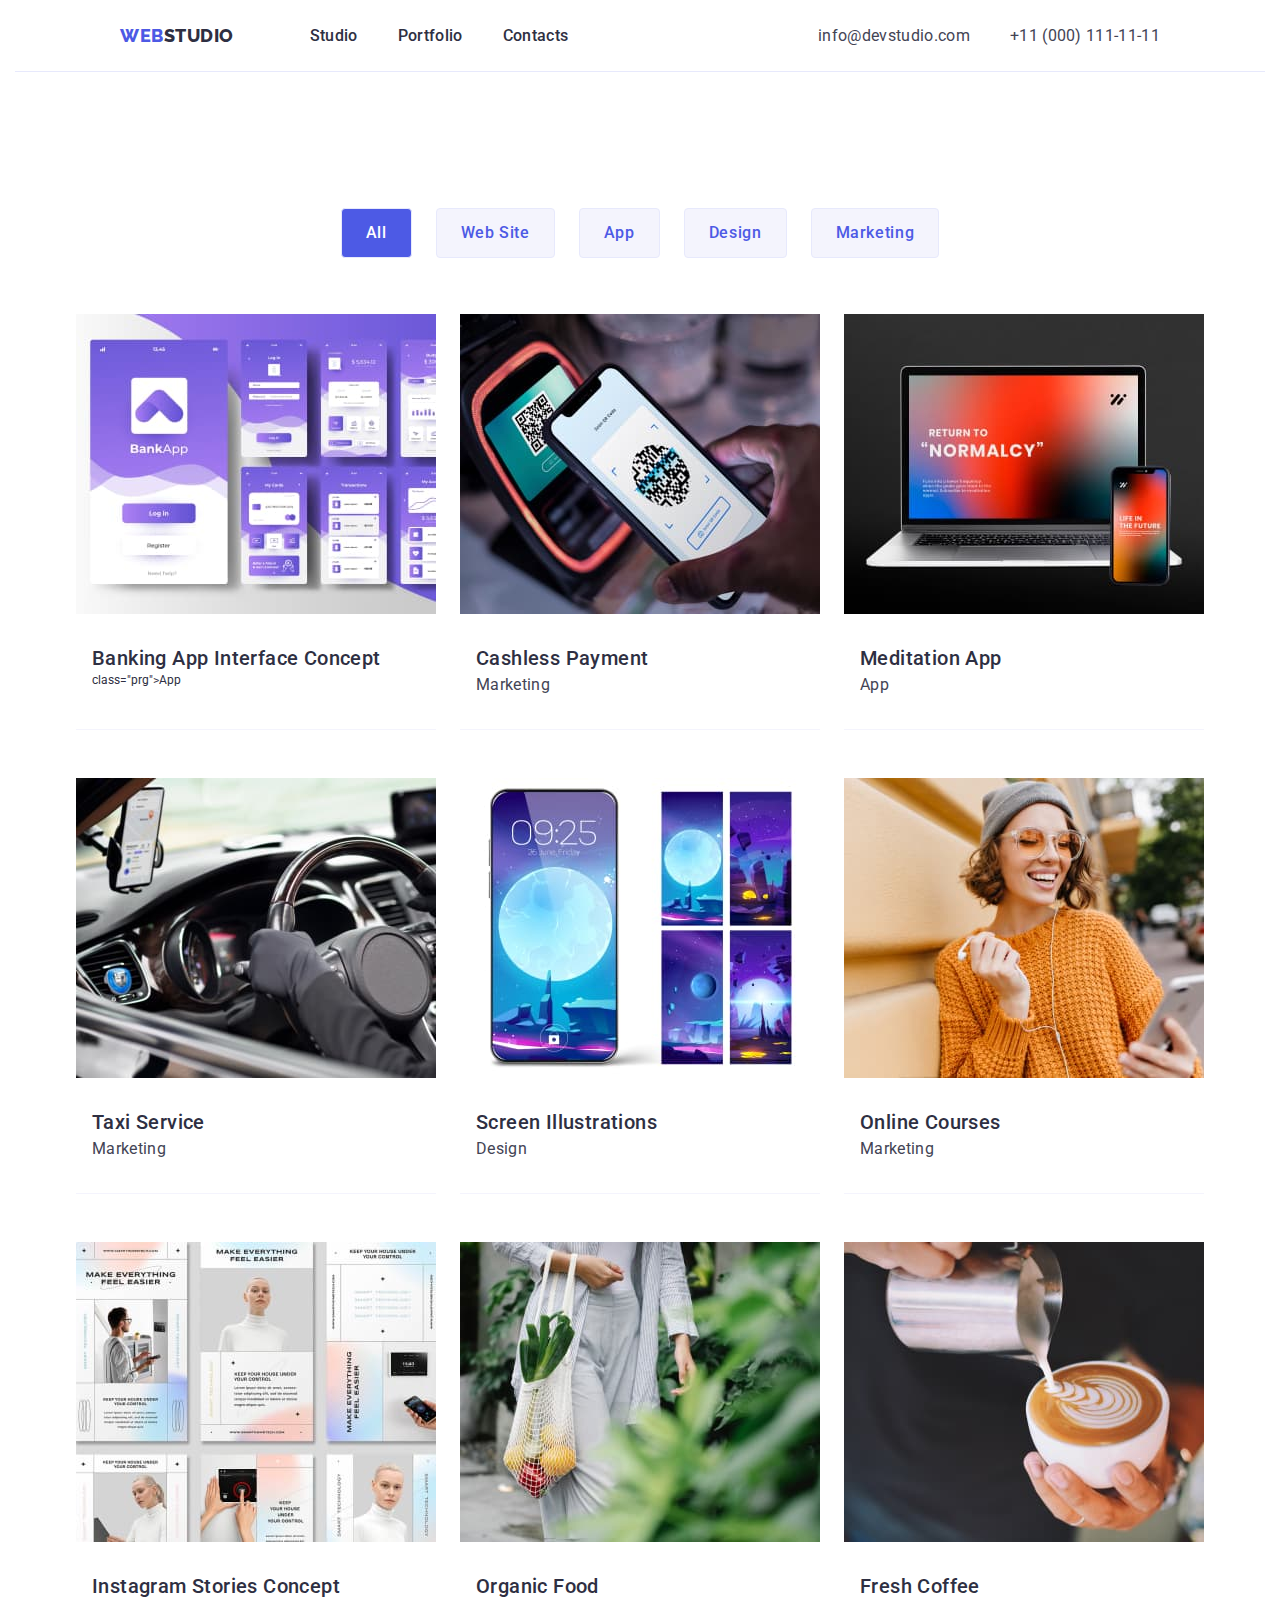
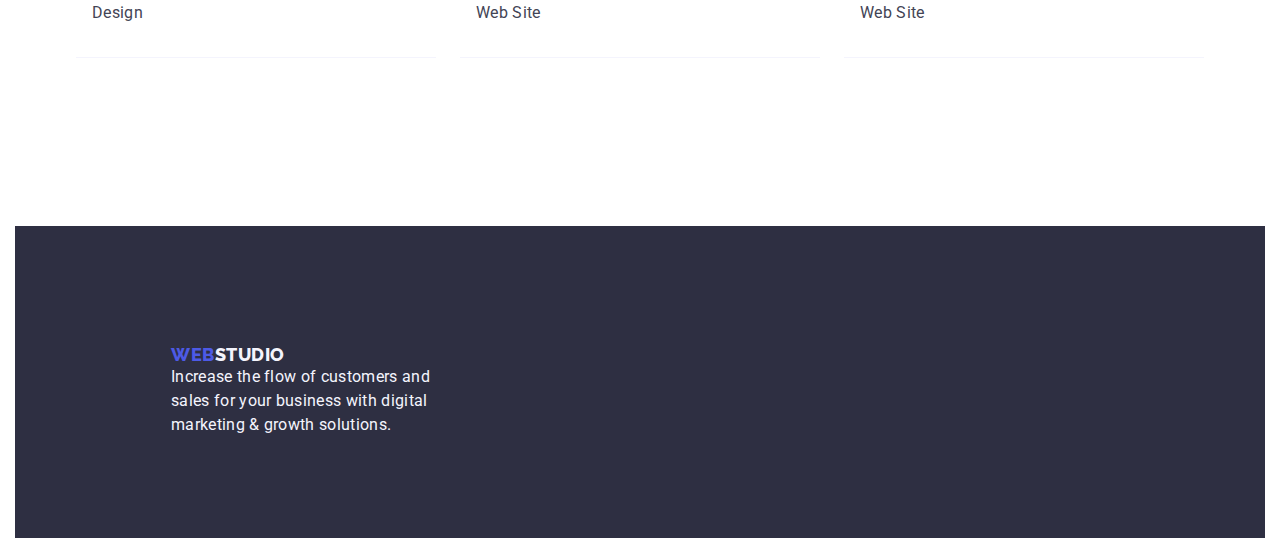
==== portfolio.html @ 812dc0bc "update-index.html" ====
<!DOCTYPE html>
<html lang="en">
  <head>
    <meta charset="UTF-8" />
    <meta name="viewport" content="width=device-width, initial-scale=1.0" />
    <link rel="stylesheet" href="./css/styles.css" />
    <link rel="preconnect" href="https://fonts.googleapis.com" />
    <link rel="preconnect" href="https://fonts.gstatic.com" crossorigin />
    <link
      href="https://fonts.googleapis.com/css2?family=Raleway:wght@800&family=Roboto:wght@400;500;700;900&display=swap"
      rel="stylesheet"
    />
    <link rel="stylesheet" href="node_modules/modern-normalize/modern-normalize.css">
    <title>Portfolio</title>
  </head>
  <body class="container">
    <header class="flex-container">
      <nav class="flex-nav">
        <a class="logo link" href="./index.html"
          >Web<span class="logocolor">Studio</span>
        </a>
        <ul class="list flex-items">
          <li class="list-contact">
            <a class="list-item link" href="./index.html">Studio</a>
          </li>
          <li class="list-contact">
            <a class="list-item link" href="./portfolio.html">Portfolio</a>
          </li>
          <li class="list-contact">
            <a class="list-item link" href="">Contacts</a>
          </li>
        </ul>
      </nav>
      <address class="contact flex-nav">
        <ul class="list flex-address">
          <li class="list-contact">
            <a class="linkcolor link" href="mailto:info@devstudio.com"
              >info@devstudio.com</a
            >
          </li>
          <li>
            <a class="linkcolor" href="tel:+110001111111"
              >+11 (000) 111-11-11</a
            >
          </li>
        </ul>
      </address>
    </header>
    <main>
      <section>
        <h1 class="visually-hidden">Offer</h1>
        <ul class="list flex-p-one">
          <li class="flex-li-p">
            <button class="btn-first-p" type="button">All</button>
          </li>
          <li class="flex-li">
            <button class="btn" type="button">Web Site</button>
          </li>
          <li class="flex-li">
            <button class="btn" type="button">App</button>
          </lis=>
          <li class="flex-li">
            <button class="btn" type="button">Design</button>
          </lis=>
          <li class="flex-li">
            <button class="btn" type="button">Marketing</button>
          </li>
        </ul>
        <ul class="list flex-p-two">
          <li class="flex-p-img">
            <a class="link">
              <img
                src="./images/bankapp.jpg"
                alt="Screenshoty aplikacji bankowej"
                width="360"
                height="300"
              />

              <div class="div-app">
                <h2 class="hdr">Banking App Interface Concept</h2>
                <p> class="prg">App</p>
              </div>
            </a>
          </li>
          <li  class="flex-p-img">
            <a class="link">
              <img
                src="./images/cashless.jpg"
                alt="Płatność telefonem"
                width="360"
                height="300"
              />

              <div class="div-app">
                <h2 class="hdr">Cashless Payment</h2>
                <p class="prg">Marketing</p>
              </div>
            </a>
          </li>
          <li  class="flex-p-img">
            <a class="link">
              <img
                src="./images/mediapp.jpg"
                alt="Komputer i telefon z wyświetlonym na ekranie aplikacją do medytacji"
                width="360"
                height="300"
              />

              <div class="div-app">
                <h2 class="hdr">Meditation App</h2>
                <p class="prg">App</p>
              </div>
            </a>
          </li>
          <li  class="flex-p-img">
            <a class="link">
              <img
                src="./images/taxi.jpg"
                alt="Zdjęcie kokpitu samochodu"
                width="360"
                height="300"
              />

              <div class="div-app">
                <h2 class="hdr">Taxi Service</h2>
                <p class="prg">Marketing</p>
              </div>
            </a>
          </li>
          <li class="flex-p-img">
            <a class="link">
              <img
                src="./images/screen-ilu.jpg"
                alt="Telefon z kilkoma ekranami wizualizującymi różne wyświetlenia ekranu"
                width="360"
                height="300"
              />
            <div class="div-app">
              <h2 class="hdr">Screen Illustrations</h2>
              <p class="prg">Design</p></div>
            </a>
          </li>
          <li class="flex-p-img">
            <a class="link">
              <img
                src="./images/online-course.jpg"
                alt="Kobieta ze słuchawkami w uszach i telefonem w ręku"
                width="360"
                height="300"
              />

              <div class="div-app"><h2 class="hdr">Online Courses</h2>
              <p class="prg">Marketing</p></div>
            </a>
          </li>
          <li class="flex-p-img">
            <a class="link">
              <img
                src="./images/insta-stories.jpg"
                alt="Instagram stories"
                width="360"
                height="300"
              />

              <div class="div-app"><h2 class="hdr">Instagram Stories Concept</h2>
              <p class="prg">Design</p></div>
            </a>
          </li>
          <li class="flex-p-img">
            <a class="link">
              <img
                src="./images/organic-food.jpg"
                alt="Kobieta z torbą świeżej żywności"
                width="360"
                height="300"
              />

              <div class="div-app"><h2 class="hdr">Organic Food</h2>
              <p class="prg">Web Site</p></div>
            </a>
          </li>
          <li class="flex-p-img">
            <a class="link">
              <img
                src="./images/fresh-coffee.jpg"
                alt="Barista wlewający mleko do filiżanki kawy"
                width="360"
                height="300"
              />

              <div class="div-app flex-a-p"><h2 class="hdr">Fresh Coffee</h2>
              <p class="prg">Web Site</p></div>
            </a>
          </li>
        </ul>
      </section>
    </main>
    <footer class="bgd flex-footer">
      <a class="logo link" href="index.html"
        >Web<span class="ft-logo">Studio</span>
      </a>
      <p class="footer-prg">
        Increase the flow of customers and sales for your business with digital
        marketing & growth solutions.
      </p>
    </footer>
  </body>
</html>
---- css/styles.css ----
* {
    margin: 0;
    padding: 0;
    box-sizing: border-box;
}
:root {
    --color-text: #4d5ae5;
    --color-background: #F4F4FD;
    --body-color: #434455;
    --header-color: #2e2f42;
    --focus-hover: #404BBF;
    --white-color: #FFFFFF;
    --button-color: #E7E9FC;
}
body {
    font-family: "Roboto", sans-serif;
    color: var(--body-color);
    background-color: var(--white-color);
    font-size: 16px;
    line-height: 1.5;
}
img {
    display: block;
    max-width: 100%;
    height: auto;
}

button {
    cursor: pointer;
    border: none;
    border-radius: 4px;
}

ul,
ol {
    list-style: none;
    margin: 0;
    padding-left: 0;
}
header {
    background-color: var(--white-color);
}
a {
    font-size: 12px;
    line-height: 1.3;
    text-decoration: none;
}
section {
    padding-top: 120px;
    padding-bottom: 120px;
}
.list {
    background-color: var(--white-color);
    text-decoration: none;
    list-style: none; }
.header-low {
    font-size: 36px;
    line-height: 1.11;
    text-align: center;
    letter-spacing: 0.02em;
    text-transform: capitalize;
    color: var(--header-color);
    padding-bottom: 72px;
}
.headerstyl {
    font-size: 56px;
    line-height: 1.07;
    text-align: center;
    letter-spacing: 0.02em;
    color: var(--white-color);
    width: 496px;
    height: auto;
    padding-bottom: 48px;

}
.bgn-team {
    background-color: var(--color-background);
}
li {
    color: var(--header-color);
    font-size: 12px;
}

.btn {
    font-weight: 500;
    background-color: var(--color-background);
    font-size: 16px;
    line-height: 1.5;
    letter-spacing: 0.04em;
    color: var(--color-text);
    cursor: pointer;
    font-family: "Roboto", sans-serif;
    padding: 12px, 24px, 12px, 24px;
    radius: 4px;
}
.btn-first {
    font-weight: 500;
    background-color: var(--color-text);
    font-size: 16px;
    line-height: 1.5;
    letter-spacing: 0.04em;
    padding: 16px 32px 16px 32px;
    border: 1px solid var(--color-text);
    border-radius: 4px;
    color: var(--white-color);
    cursor: pointer;
    font-family: "Roboto", sans-serif;
}
.btn:hover, .btn:focus, .btn-first:hover, .btn-first:focus {
    color: var(--white-color);
    background-color: var(--focus-hover);
}
.btn-first-p {
    font-weight: 500;
    background-color: var(--color-text);
    font-size: 16px;
    line-height: 1.5;
    letter-spacing: 0.04em;
    color: var(--white-color);
    cursor: pointer;
    font-family: "Roboto", sans-serif;
    padding: 12px, 24px, 12px, 24px;
    radius: 4px;
    

}
.link {
    text-decoration: none;

}
a.link:hover, a.link:focus {
    color: var(--focus-hover);}
 
.linktel: {
    font-weight: 400;
    font-size: 16px;
    line-height: 1.5;
    letter-spacing: 0.02em;
    color: var(--header-color);
    text-decoration: none;
}
.linkcolor {
    color: var(--body-color);
    font-family: 'Roboto', sans-serif;
    font-weight: 400;
    font-size: 16px;
    line-height: 1.5;
    letter-spacing: 0.02em;
}
.contact {
    font-style: normal;
}
.logocolor {
    color: var(--header-color);
}
.bgd {
    background-color: var(--header-color);
    color: var(--color-white);
    text-decoration: none;
    width: auto;
    height: 312px;
}
.logo {
    padding-right: 76px;
    font-family: 'Raleway', sans-serif;
    font-weight: 800;
    font-size: 18px;
    line-height: 1.17;
    letter-spacing: 0.03em;
    text-transform: uppercase;
    color: var(--color-text);
}

.list-item {
    font-family: 'Roboto', sans-serif;
    font-weight: 500;
    font-size: 16px;
    line-height: 1.5;
    letter-spacing: 0.02em;
    color: var(--header-color);
}

.hdr {
    font-weight: 500;
    font-size: 20px;
    line-height: 1.2;
    letter-spacing: 0.02em;
    color: var(--header-color);
    padding-bottom: 3px;
}
.prg {
    font-size: 16px;
    line-height: 1.5;
    letter-spacing: 0.02em;
    color: var(--body-color);
    margin: 0;
}
.ft-logo {
    color: var(--color-background);
}
.logo.id {
    font-family: "Raleway", sans-serif;
    font-weight: 800;
    font-size: 18px;
    line-height: 1.17;
    letter-spacing: 0.03em;
    color: var(--color-text)
}
.footer-prg {
    line-height: 1.5;
    color: var(--color-background);
    letter-spacing: 0.02em;
    width: 264px;

}
.bgr-white {
    background-color: var(--white-color);
    text-align: center;
}
.list-contact {
    padding-right: 40px;
}
.list-goals {
    padding-left: 16px;
    padding-right: 16px;
}
.visually-hidden {
    position: absolute;
    width: 1px;
    height: 1px;
    margin: -1px;
    border: 0;
    padding: 0;
    white-space: nowrap;
    clip-path: inset(100%);
    clip: rect(0 0 0 0);
    overflow: hidden;
}
.container {
    max-width: 1400px;
    margin: 0 auto;
    padding: 0 15px;
}
.flex-container {
    display: flex;
    justify-content: space-around;
    width: auto;
    height: 72px;
    border-bottom: 1px solid #E7E9FC;

}
.flex-nav {
    display: flex;
    justify-content: space-around;
    align-items: center;
}
.flex-items {
    display: flex;
    margin: 0;
}
.flex-address {
    display: flex;
    justify-content: flex-end;
    align-items: center;
}

.flex-one {
    display: flex;
    flex-direction: column;
    justify-content: center;
    align-items: center;
    width: auto;
    height: 600px;
} 
.flex-two {
    display: flex;
    flex-direction: column;
    justify-content: center;
    align-items: center;
    margin: 0px 90px 0px 90px;

}
.flex-three {
    display: flex;
    width: auto;
    height: 104px;
    align-items: flex-start;
}
.flex-four {
    display: flex;
    flex-direction: column;
    justify-content: center;
    align-items: center;
    width: auto;

}
.flex-img {
    display: flex;
    align-items: center;
    justify-content: center;
}
.flex-img-rtv {
    margin-right: 18px;
}

.flex-fife {
    display: flex;
    flex-direction: column;
    justify-content: center;
    align-items: center;
    width: auto;
    height: 732px;
}
.flex-team {
    display: flex;
    align-items: center;
    justify-content: center;
    flex-wrap: wrap;
    margin: 0px;
    background-color: var(--color-background);
}
.flex-person {
    
    display: flex;
    flex-direction: column;
    align-items: center;
    border: 1px solid var(--white-color);
    border-radius: 4px;
    width: 264px;
    height: 380px;
    margin-right: 18px;
    background-color: var(--white-color);
}
.div-person {
    display: flex;
    flex-direction: column;
    justify-content: center;
    align-items: center;
    padding-top: 32px;
}
.flex-footer {
    display: flex;
    flex-direction: column;
    padding-top:118px;
    padding-left: 156px;
}

.flex-p-one {
    display: flex;
    justify-content: center;
    align-items: center;
    padding: 16px 32px 56px 32px;
}
.flex-li-p {
    padding: 12px 24px 12px 24px;
    border: 1px solid var(--button-color);
    border-radius: 4px;
    background-color: var(--color-text);
    margin-right: 24px;
}
.flex-li {
    padding: 12px 24px 12px 24px;
    border: 1px solid var(--button-color);
    border-radius: 4px;
    background-color: var(--color-background);
    margin-right: 24px;
}
.flex-li:last-child {
    margin-right: 0px;
}
.flex-one:last-child {
    padding: 16px 32px 16px 32px;
    border: 1px solid var(--button-color);
    border-radius: 4px;
    background-color: var(--color-text);
    margin-right: 24px;
}
.flex-p-two {
    display: flex;
    flex-wrap: wrap;
    justify-content: center;
}
.flex-p-img {
    display: flex;
    flex-direction: column;
    align-items: center;
    border-bottom: 1px solid var(--color-background);
    margin: 0px 12px 48px 12px;
    width: 360px;
    height: auto;
    background-color: var(--white-color);
}
.flex-a-p {
    padding-top: 44px;
    padding-bottom: 44px;
}
.div-app {
    display: flex;
    flex-direction: column;
    align-items: flex-start;
    justify-content: center;
    padding: 32px 16px;
}
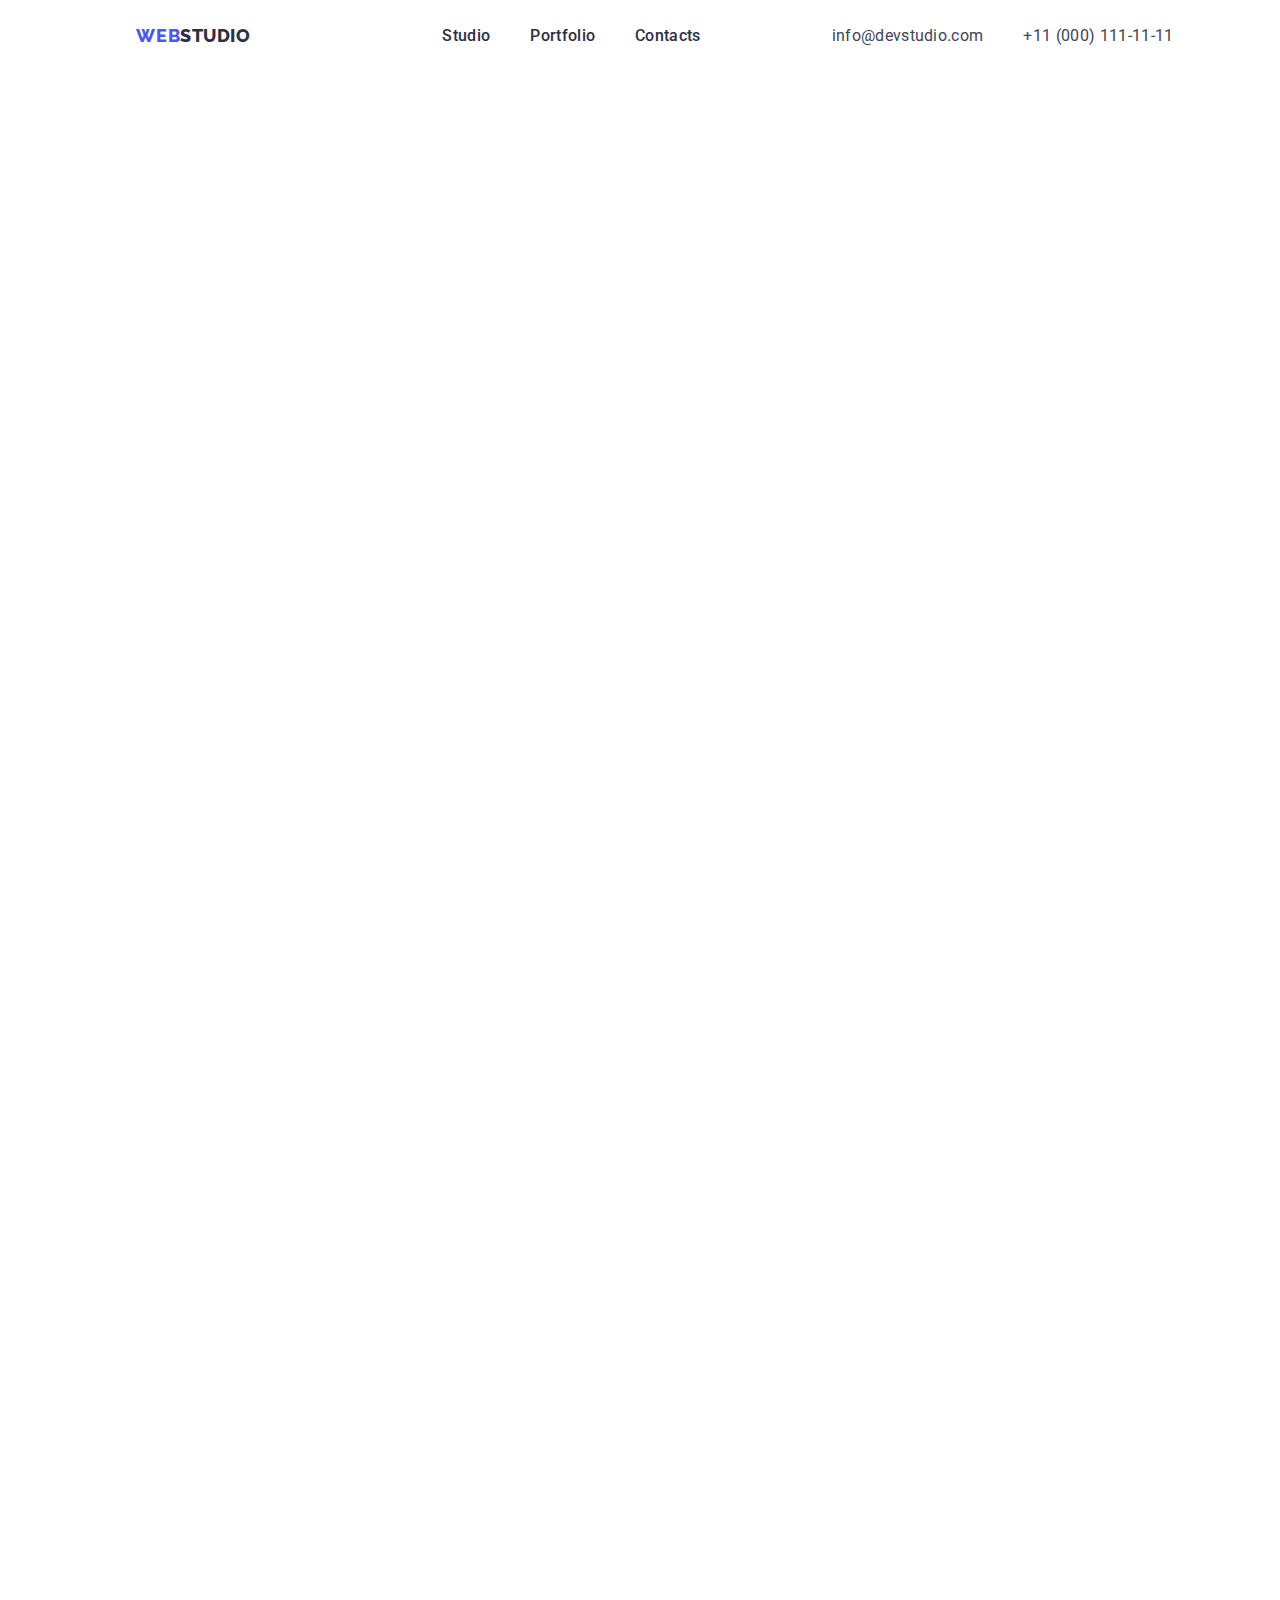
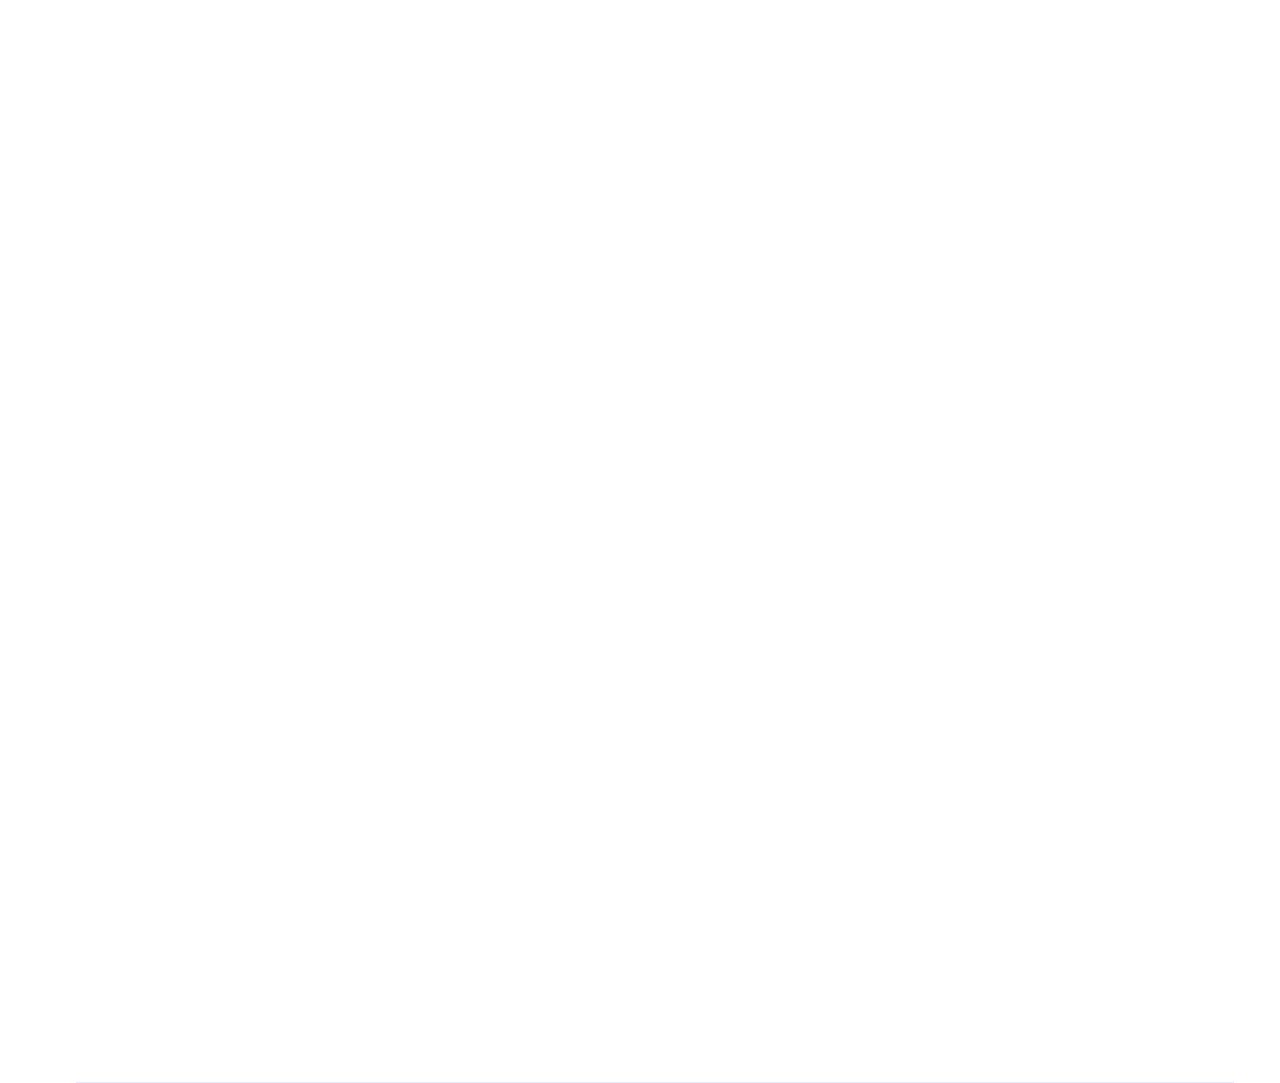
==== commit 14b43585: "update-index.html" ====
--- a/portfolio.html
+++ b/portfolio.html
@@ -15,39 +15,42 @@
   </head>
   <body class="container">
     <header class="flex-container">
-      <nav class="flex-nav">
-        <a class="logo link" href="./index.html"
-          >Web<span class="logocolor">Studio</span>
-        </a>
-        <ul class="list flex-items">
-          <li class="list-contact">
-            <a class="list-item link" href="./index.html">Studio</a>
-          </li>
-          <li class="list-contact">
-            <a class="list-item link" href="./portfolio.html">Portfolio</a>
-          </li>
-          <li class="list-contact">
-            <a class="list-item link" href="">Contacts</a>
-          </li>
-        </ul>
-      </nav>
-      <address class="contact flex-nav">
-        <ul class="list flex-address">
-          <li class="list-contact">
-            <a class="linkcolor link" href="mailto:info@devstudio.com"
-              >info@devstudio.com</a
-            >
-          </li>
-          <li>
-            <a class="linkcolor" href="tel:+110001111111"
-              >+11 (000) 111-11-11</a
-            >
-          </li>
-        </ul>
-      </address>
+      <div class="container">
+        <nav class="flex-nav">
+          <a class="logo link flex-logo" href="./index.html"
+            >Web<span class="logocolor">Studio</span>
+          </a>
+          <ul class="list flex-items">
+            <li class="list-contact">
+              <a class="list-item link" href="./index.html">Studio</a>
+            </li>
+            <li class="list-contact">
+              <a class="list-item link" href="./portfolio.html">Portfolio</a>
+            </li>
+            <li class="list-contact">
+              <a class="list-item link" href="">Contacts</a>
+            </li>
+          </ul>
+        </nav>
+        <address class="contact">
+          <ul class="list flex-address">
+            <li class="list-contact">
+              <a class="linkcolor link" href="mailto:info@devstudio.com"
+                >info@devstudio.com</a
+              >
+            </li>
+            <li class="list-contact">
+              <a class="linkcolor link" href="tel:+110001111111"
+                >+11 (000) 111-11-11</a
+              >
+            </li>
+          </ul>
+        </address>
+      </div>
     </header>
     <main>
-      <section>
+      <section class="section-p">
+        <div class="container-c">
         <h1 class="visually-hidden">Offer</h1>
         <ul class="list flex-p-one">
           <li class="flex-li-p">
@@ -193,6 +196,7 @@
             </a>
           </li>
         </ul>
+        </div>
       </section>
     </main>
     <footer class="bgd flex-footer">
--- a/css/styles.css
+++ b/css/styles.css
@@ -60,7 +60,7 @@
     letter-spacing: 0.02em;
     text-transform: capitalize;
     color: var(--header-color);
-    padding-bottom: 72px;
+    margin-bottom: 72px;
 }
 .headerstyl {
     font-size: 56px;
@@ -68,7 +68,7 @@
     text-align: center;
     letter-spacing: 0.02em;
     color: var(--white-color);
-    width: 496px;
+    max-width: 496px;
     height: auto;
     padding-bottom: 48px;
 
@@ -94,13 +94,16 @@
     radius: 4px;
 }
 .btn-first {
+    display: block;
+    min-width: 169px;
+    height: 56px;
     font-weight: 500;
     background-color: var(--color-text);
     font-size: 16px;
     line-height: 1.5;
     letter-spacing: 0.04em;
     padding: 16px 32px 16px 32px;
-    border: 1px solid var(--color-text);
+    border: none;
     border-radius: 4px;
     color: var(--white-color);
     cursor: pointer;
@@ -186,7 +189,7 @@
     line-height: 1.2;
     letter-spacing: 0.02em;
     color: var(--header-color);
-    padding-bottom: 3px;
+    margin-bottom: 8px;
 }
 .prg {
     font-size: 16px;
@@ -210,23 +213,21 @@
     line-height: 1.5;
     color: var(--color-background);
     letter-spacing: 0.02em;
-    width: 264px;
-
+    max-width: 264px;
 }
 .bgr-white {
     background-color: var(--white-color);
     text-align: center;
 }
 .list-contact {
-    padding-right: 40px;
+    padding: 24px 0;
 }
 .list-goals {
-    padding-left: 16px;
-    padding-right: 16px;
+    width: calc((100%-72px)/4)
 }
 .visually-hidden {
     position: absolute;
-    width: 1px;
+    max-width: 1px;
     height: 1px;
     margin: -1px;
     border: 0;
@@ -236,32 +237,43 @@
     clip: rect(0 0 0 0);
     overflow: hidden;
 }
+.flex-container {
+    border-bottom: 1px solid #E7E9FC;
+}
 .container {
-    max-width: 1400px;
+    display: flex;
+    justify-content: space-around;
+    width: 1158px;
     margin: 0 auto;
     padding: 0 15px;
-}
-.flex-container {
-    display: flex;
-    justify-content: space-around;
-    width: auto;
-    height: 72px;
-    border-bottom: 1px solid #E7E9FC;
-
+    gap:40px;
+}
+.container-c {
+    display: flex;
+    flex-direction: column;
+    justify-content: flex-start;
+    align-items: center;
+        width: 1158px;
+            margin: 0 auto;
+            padding: 0 15px;
 }
 .flex-nav {
     display: flex;
-    justify-content: space-around;
-    align-items: center;
+    justify-content: space-evenly;
+    align-items: center;
+    gap: 40px;
+
+}
+.flex-logo {
+    margin-right: 76px;
 }
 .flex-items {
     display: flex;
-    margin: 0;
+    gap: 40px;
 }
 .flex-address {
     display: flex;
-    justify-content: flex-end;
-    align-items: center;
+    gap: 40px;
 }
 
 .flex-one {
@@ -271,6 +283,7 @@
     align-items: center;
     width: auto;
     height: 600px;
+    padding: 188px 0;;
 } 
 .flex-two {
     display: flex;
@@ -285,6 +298,7 @@
     width: auto;
     height: 104px;
     align-items: flex-start;
+    gap: 24px;
 }
 .flex-four {
     display: flex;
@@ -298,9 +312,10 @@
     display: flex;
     align-items: center;
     justify-content: center;
+    gap: 24px;
 }
 .flex-img-rtv {
-    margin-right: 18px;
+    width: calc((100% - 48px) / 3)
 }
 
 .flex-fife {
@@ -318,14 +333,14 @@
     flex-wrap: wrap;
     margin: 0px;
     background-color: var(--color-background);
+    gap: 24px;
 }
 .flex-person {
-    
     display: flex;
     flex-direction: column;
     align-items: center;
     border: 1px solid var(--white-color);
-    border-radius: 4px;
+    border-radius: 0px 0px 4px 4px;
     width: 264px;
     height: 380px;
     margin-right: 18px;
@@ -336,15 +351,15 @@
     flex-direction: column;
     justify-content: center;
     align-items: center;
-    padding-top: 32px;
+    padding: 32px 0;
 }
 .flex-footer {
-    display: flex;
-    flex-direction: column;
-    padding-top:118px;
-    padding-left: 156px;
-}
-
+    padding: 100px 0;
+}
+.inline-block-a {
+    display: inline-block;
+    margin-bottom: 16px;
+}
 .flex-p-one {
     display: flex;
     justify-content: center;
@@ -401,3 +416,6 @@
     justify-content: center;
     padding: 32px 16px;
 }
+.section-p {
+    padding: 96px 0 120px 0;
+}
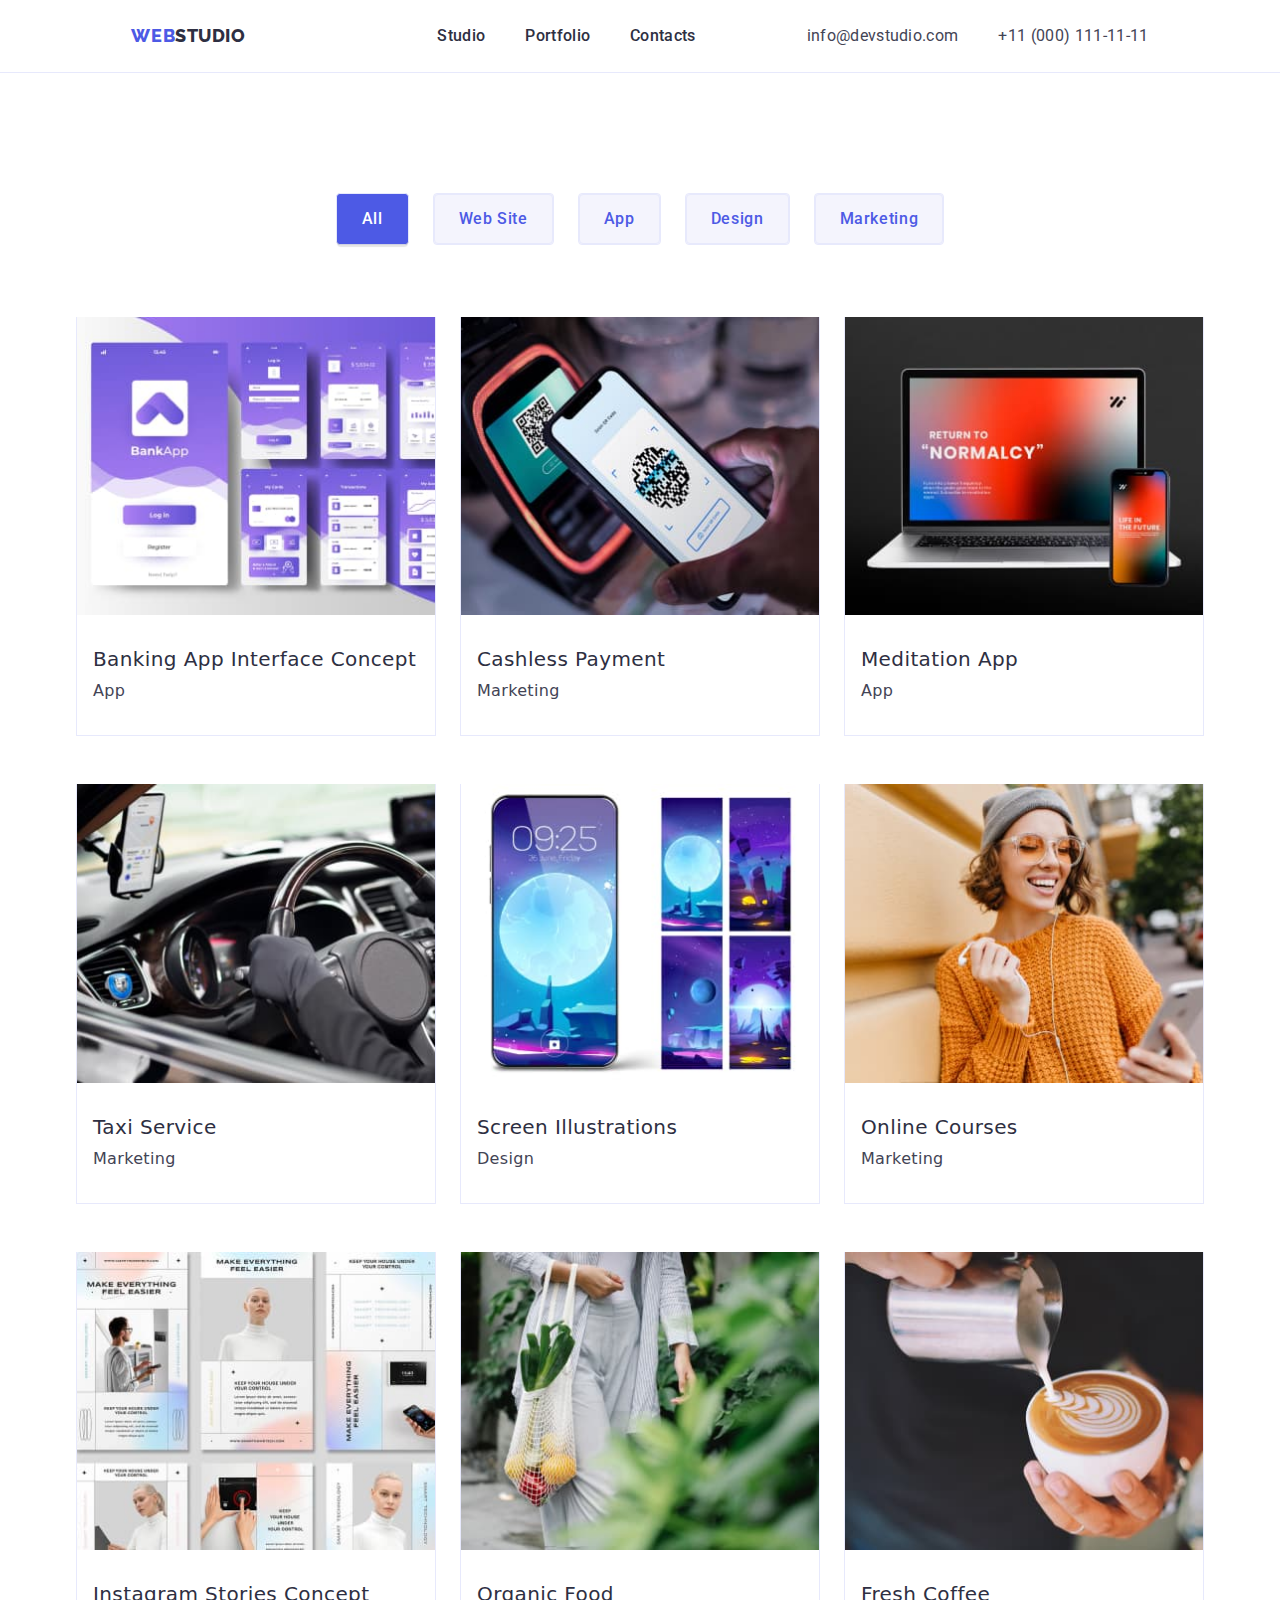
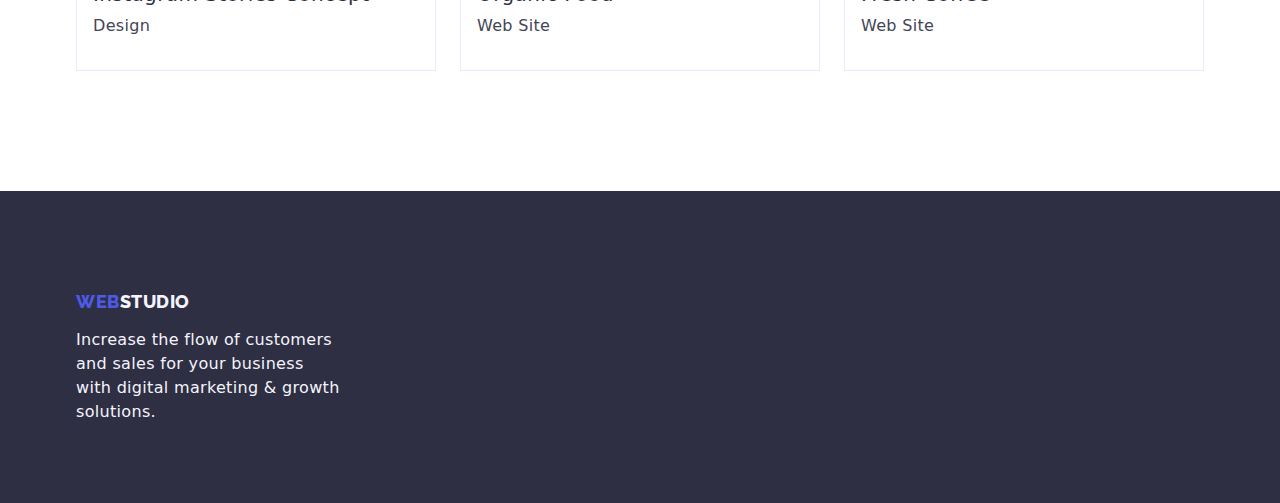
==== commit e9c7e4e3: "update-index.html" ====
--- a/portfolio.html
+++ b/portfolio.html
@@ -10,10 +10,13 @@
       href="https://fonts.googleapis.com/css2?family=Raleway:wght@800&family=Roboto:wght@400;500;700;900&display=swap"
       rel="stylesheet"
     />
-    <link rel="stylesheet" href="node_modules/modern-normalize/modern-normalize.css">
+    <link
+      rel="stylesheet"
+      href="https://cdn.jsdelivr.net/npm/modern-normalize@2.0.0/modern-normalize.min.css"
+    />
     <title>Portfolio</title>
   </head>
-  <body class="container">
+  <body>
     <header class="flex-container">
       <div class="container">
         <nav class="flex-nav">
@@ -49,164 +52,175 @@
       </div>
     </header>
     <main>
-      <section class="section-p">
-        <div class="container-c">
-        <h1 class="visually-hidden">Offer</h1>
-        <ul class="list flex-p-one">
-          <li class="flex-li-p">
-            <button class="btn-first-p" type="button">All</button>
-          </li>
-          <li class="flex-li">
-            <button class="btn" type="button">Web Site</button>
-          </li>
-          <li class="flex-li">
-            <button class="btn" type="button">App</button>
-          </lis=>
-          <li class="flex-li">
-            <button class="btn" type="button">Design</button>
-          </lis=>
-          <li class="flex-li">
-            <button class="btn" type="button">Marketing</button>
-          </li>
-        </ul>
-        <ul class="list flex-p-two">
-          <li class="flex-p-img">
-            <a class="link">
-              <img
-                src="./images/bankapp.jpg"
-                alt="Screenshoty aplikacji bankowej"
-                width="360"
-                height="300"
-              />
-
-              <div class="div-app">
-                <h2 class="hdr">Banking App Interface Concept</h2>
-                <p> class="prg">App</p>
-              </div>
-            </a>
-          </li>
-          <li  class="flex-p-img">
-            <a class="link">
-              <img
-                src="./images/cashless.jpg"
-                alt="Płatność telefonem"
-                width="360"
-                height="300"
-              />
-
-              <div class="div-app">
-                <h2 class="hdr">Cashless Payment</h2>
-                <p class="prg">Marketing</p>
-              </div>
-            </a>
-          </li>
-          <li  class="flex-p-img">
-            <a class="link">
-              <img
-                src="./images/mediapp.jpg"
-                alt="Komputer i telefon z wyświetlonym na ekranie aplikacją do medytacji"
-                width="360"
-                height="300"
-              />
-
-              <div class="div-app">
-                <h2 class="hdr">Meditation App</h2>
-                <p class="prg">App</p>
-              </div>
-            </a>
-          </li>
-          <li  class="flex-p-img">
-            <a class="link">
-              <img
-                src="./images/taxi.jpg"
-                alt="Zdjęcie kokpitu samochodu"
-                width="360"
-                height="300"
-              />
-
-              <div class="div-app">
-                <h2 class="hdr">Taxi Service</h2>
-                <p class="prg">Marketing</p>
-              </div>
-            </a>
-          </li>
-          <li class="flex-p-img">
-            <a class="link">
-              <img
-                src="./images/screen-ilu.jpg"
-                alt="Telefon z kilkoma ekranami wizualizującymi różne wyświetlenia ekranu"
-                width="360"
-                height="300"
-              />
-            <div class="div-app">
-              <h2 class="hdr">Screen Illustrations</h2>
-              <p class="prg">Design</p></div>
-            </a>
-          </li>
-          <li class="flex-p-img">
-            <a class="link">
-              <img
-                src="./images/online-course.jpg"
-                alt="Kobieta ze słuchawkami w uszach i telefonem w ręku"
-                width="360"
-                height="300"
-              />
-
-              <div class="div-app"><h2 class="hdr">Online Courses</h2>
-              <p class="prg">Marketing</p></div>
-            </a>
-          </li>
-          <li class="flex-p-img">
-            <a class="link">
-              <img
-                src="./images/insta-stories.jpg"
-                alt="Instagram stories"
-                width="360"
-                height="300"
-              />
-
-              <div class="div-app"><h2 class="hdr">Instagram Stories Concept</h2>
-              <p class="prg">Design</p></div>
-            </a>
-          </li>
-          <li class="flex-p-img">
-            <a class="link">
-              <img
-                src="./images/organic-food.jpg"
-                alt="Kobieta z torbą świeżej żywności"
-                width="360"
-                height="300"
-              />
-
-              <div class="div-app"><h2 class="hdr">Organic Food</h2>
-              <p class="prg">Web Site</p></div>
-            </a>
-          </li>
-          <li class="flex-p-img">
-            <a class="link">
-              <img
-                src="./images/fresh-coffee.jpg"
-                alt="Barista wlewający mleko do filiżanki kawy"
-                width="360"
-                height="300"
-              />
-
-              <div class="div-app flex-a-p"><h2 class="hdr">Fresh Coffee</h2>
-              <p class="prg">Web Site</p></div>
-            </a>
-          </li>
-        </ul>
+      <section>
+        <div class="container column">
+          <h1 class="visually-hidden">Offer</h1>
+          <ul class="list flex-p-one">
+            <li class="flex-li-p">
+              <button class="btn-first-p" type="button">All</button>
+            </li>
+            <li class="flex-li">
+              <button class="btn" type="button">Web Site</button>
+            </li>
+            <li class="flex-li">
+              <button class="btn" type="button">App</button>
+            </li>
+            <li class="flex-li">
+              <button class="btn" type="button">Design</button>
+            </li>
+            <li class="flex-li">
+              <button class="btn" type="button">Marketing</button>
+            </li>
+          </ul>
+          <ul class="list flex-p-two">
+            <li class="flex-p-img">
+              <a class="link">
+                <img
+                  src="./images/bankapp.jpg"
+                  alt="Screenshoty aplikacji bankowej"
+                  width="360"
+                  height="300"
+                />
+
+                <div class="div-app">
+                  <h2 class="hdr">Banking App Interface Concept</h2>
+                  <p class="prg">App</p>
+                </div>
+              </a>
+            </li>
+            <li class="flex-p-img">
+              <a class="link">
+                <img
+                  src="./images/cashless.jpg"
+                  alt="Płatność telefonem"
+                  width="360"
+                  height="300"
+                />
+
+                <div class="div-app">
+                  <h2 class="hdr">Cashless Payment</h2>
+                  <p class="prg">Marketing</p>
+                </div>
+              </a>
+            </li>
+            <li class="flex-p-img">
+              <a class="link">
+                <img
+                  src="./images/mediapp.jpg"
+                  alt="Komputer i telefon z wyświetlonym na ekranie aplikacją do medytacji"
+                  width="360"
+                  height="300"
+                />
+
+                <div class="div-app">
+                  <h2 class="hdr">Meditation App</h2>
+                  <p class="prg">App</p>
+                </div>
+              </a>
+            </li>
+            <li class="flex-p-img">
+              <a class="link">
+                <img
+                  src="./images/taxi.jpg"
+                  alt="Zdjęcie kokpitu samochodu"
+                  width="360"
+                  height="300"
+                />
+
+                <div class="div-app">
+                  <h2 class="hdr">Taxi Service</h2>
+                  <p class="prg">Marketing</p>
+                </div>
+              </a>
+            </li>
+            <li class="flex-p-img">
+              <a class="link">
+                <img
+                  src="./images/screen-ilu.jpg"
+                  alt="Telefon z kilkoma ekranami wizualizującymi różne wyświetlenia ekranu"
+                  width="360"
+                  height="300"
+                />
+                <div class="div-app">
+                  <h2 class="hdr">Screen Illustrations</h2>
+                  <p class="prg">Design</p>
+                </div>
+              </a>
+            </li>
+            <li class="flex-p-img">
+              <a class="link">
+                <img
+                  src="./images/online-course.jpg"
+                  alt="Kobieta ze słuchawkami w uszach i telefonem w ręku"
+                  width="360"
+                  height="300"
+                />
+
+                <div class="div-app">
+                  <h2 class="hdr">Online Courses</h2>
+                  <p class="prg">Marketing</p>
+                </div>
+              </a>
+            </li>
+            <li class="flex-p-img">
+              <a class="link">
+                <img
+                  src="./images/insta-stories.jpg"
+                  alt="Instagram stories"
+                  width="360"
+                  height="300"
+                />
+
+                <div class="div-app">
+                  <h2 class="hdr">Instagram Stories Concept</h2>
+                  <p class="prg">Design</p>
+                </div>
+              </a>
+            </li>
+            <li class="flex-p-img">
+              <a class="link">
+                <img
+                  src="./images/organic-food.jpg"
+                  alt="Kobieta z torbą świeżej żywności"
+                  width="360"
+                  height="300"
+                />
+
+                <div class="div-app">
+                  <h2 class="hdr">Organic Food</h2>
+                  <p class="prg">Web Site</p>
+                </div>
+              </a>
+            </li>
+            <li class="flex-p-img">
+              <a class="link">
+                <img
+                  src="./images/fresh-coffee.jpg"
+                  alt="Barista wlewający mleko do filiżanki kawy"
+                  width="360"
+                  height="300"
+                />
+
+                <div class="div-app">
+                  <h2 class="hdr">Fresh Coffee</h2>
+                  <p class="prg">Web Site</p>
+                </div>
+              </a>
+            </li>
+          </ul>
         </div>
       </section>
     </main>
     <footer class="bgd flex-footer">
-      <a class="logo link" href="index.html"
-        >Web<span class="ft-logo">Studio</span>
-      </a>
-      <p class="footer-prg">
-        Increase the flow of customers and sales for your business with digital
-        marketing & growth solutions.
-      </p>
+      <div class="container column-footer">
+        <a class="logo link block-footer" href="index.html"
+          >Web<span class="ft-logo">Studio</span>
+        </a>
+        <p class="footer-prg">
+          Increase the flow of customers and sales for your business with
+          digital marketing & growth solutions.
+        </p>
+      </div>
     </footer>
   </body>
 </html>
--- a/css/styles.css
+++ b/css/styles.css
@@ -66,6 +66,7 @@
     font-size: 56px;
     line-height: 1.07;
     text-align: center;
+    justify-content: center;
     letter-spacing: 0.02em;
     color: var(--white-color);
     max-width: 496px;
@@ -90,8 +91,9 @@
     color: var(--color-text);
     cursor: pointer;
     font-family: "Roboto", sans-serif;
-    padding: 12px, 24px, 12px, 24px;
-    radius: 4px;
+    padding: 12px 24px;
+    border: 1px solid var(--button-color);
+    border-radius: 4px;
 }
 .btn-first {
     display: block;
@@ -102,16 +104,17 @@
     font-size: 16px;
     line-height: 1.5;
     letter-spacing: 0.04em;
-    padding: 16px 32px 16px 32px;
+    padding: 16px 32px;
     border: none;
     border-radius: 4px;
     color: var(--white-color);
     cursor: pointer;
     font-family: "Roboto", sans-serif;
 }
-.btn:hover, .btn:focus, .btn-first:hover, .btn-first:focus {
+.btn:hover, .btn:focus, .btn-first:hover, .btn-first-p:focus, .btn-first-p:hover, .btn-first:focus {
     color: var(--white-color);
     background-color: var(--focus-hover);
+    border: 1px solid transparent;
 }
 .btn-first-p {
     font-weight: 500;
@@ -122,26 +125,21 @@
     color: var(--white-color);
     cursor: pointer;
     font-family: "Roboto", sans-serif;
-    padding: 12px, 24px, 12px, 24px;
-    radius: 4px;
-    
-
+    padding: 12px 24px;
+    border: 1px solid var(--color-text);
+    border-radius: 4px;
+    box-shadow: 0px 2px 2px 0px #0000001F;
+    box-shadow: 0px 2px 1px 0px #00000014;
+    box-shadow: 0px 3px 1px 0px #0000001A;
 }
 .link {
     text-decoration: none;
 
 }
 a.link:hover, a.link:focus {
-    color: var(--focus-hover);}
+    color: var(--focus-hover);
+}
  
-.linktel: {
-    font-weight: 400;
-    font-size: 16px;
-    line-height: 1.5;
-    letter-spacing: 0.02em;
-    color: var(--header-color);
-    text-decoration: none;
-}
 .linkcolor {
     color: var(--body-color);
     font-family: 'Roboto', sans-serif;
@@ -246,23 +244,24 @@
     width: 1158px;
     margin: 0 auto;
     padding: 0 15px;
-    gap:40px;
-}
-.container-c {
-    display: flex;
-    flex-direction: column;
-    justify-content: flex-start;
-    align-items: center;
-        width: 1158px;
-            margin: 0 auto;
-            padding: 0 15px;
+}
+.column {
+    flex-direction: column;
+    align-items: center;
+}
+.column-footer {
+    flex-direction: column;
+    align-items: flex-start;
+}
+.block-footer {
+    display: block;
+    margin-bottom: 16px;
 }
 .flex-nav {
     display: flex;
     justify-content: space-evenly;
     align-items: center;
     gap: 40px;
-
 }
 .flex-logo {
     margin-right: 76px;
@@ -339,12 +338,12 @@
     display: flex;
     flex-direction: column;
     align-items: center;
-    border: 1px solid var(--white-color);
     border-radius: 0px 0px 4px 4px;
     width: 264px;
-    height: 380px;
-    margin-right: 18px;
-    background-color: var(--white-color);
+    background-color: var(--white-color);
+    box-shadow: 0px 2px 1px 0px #2E2F4214;
+    box-shadow: 0px 1px 1px 0px #2E2F4229;
+    box-shadow: 0px 1px 6px 0px #2E2F4214;
 }
 .div-person {
     display: flex;
@@ -356,29 +355,22 @@
 .flex-footer {
     padding: 100px 0;
 }
-.inline-block-a {
-    display: inline-block;
-    margin-bottom: 16px;
-}
 .flex-p-one {
     display: flex;
     justify-content: center;
     align-items: center;
-    padding: 16px 32px 56px 32px;
+    margin-bottom: 72px;
+    gap: 24px;
 }
 .flex-li-p {
-    padding: 12px 24px 12px 24px;
     border: 1px solid var(--button-color);
     border-radius: 4px;
     background-color: var(--color-text);
-    margin-right: 24px;
 }
 .flex-li {
-    padding: 12px 24px 12px 24px;
     border: 1px solid var(--button-color);
     border-radius: 4px;
     background-color: var(--color-background);
-    margin-right: 24px;
 }
 .flex-li:last-child {
     margin-right: 0px;
@@ -393,15 +385,17 @@
 .flex-p-two {
     display: flex;
     flex-wrap: wrap;
-    justify-content: center;
+    column-gap: 24px;
+    row-gap: 48px;
+
 }
 .flex-p-img {
     display: flex;
     flex-direction: column;
     align-items: center;
-    border-bottom: 1px solid var(--color-background);
-    margin: 0px 12px 48px 12px;
-    width: 360px;
+    border: 1px solid var(--button-color);
+    border-top: none;
+    width: calc((100% - 48px) / 3);
     height: auto;
     background-color: var(--white-color);
 }
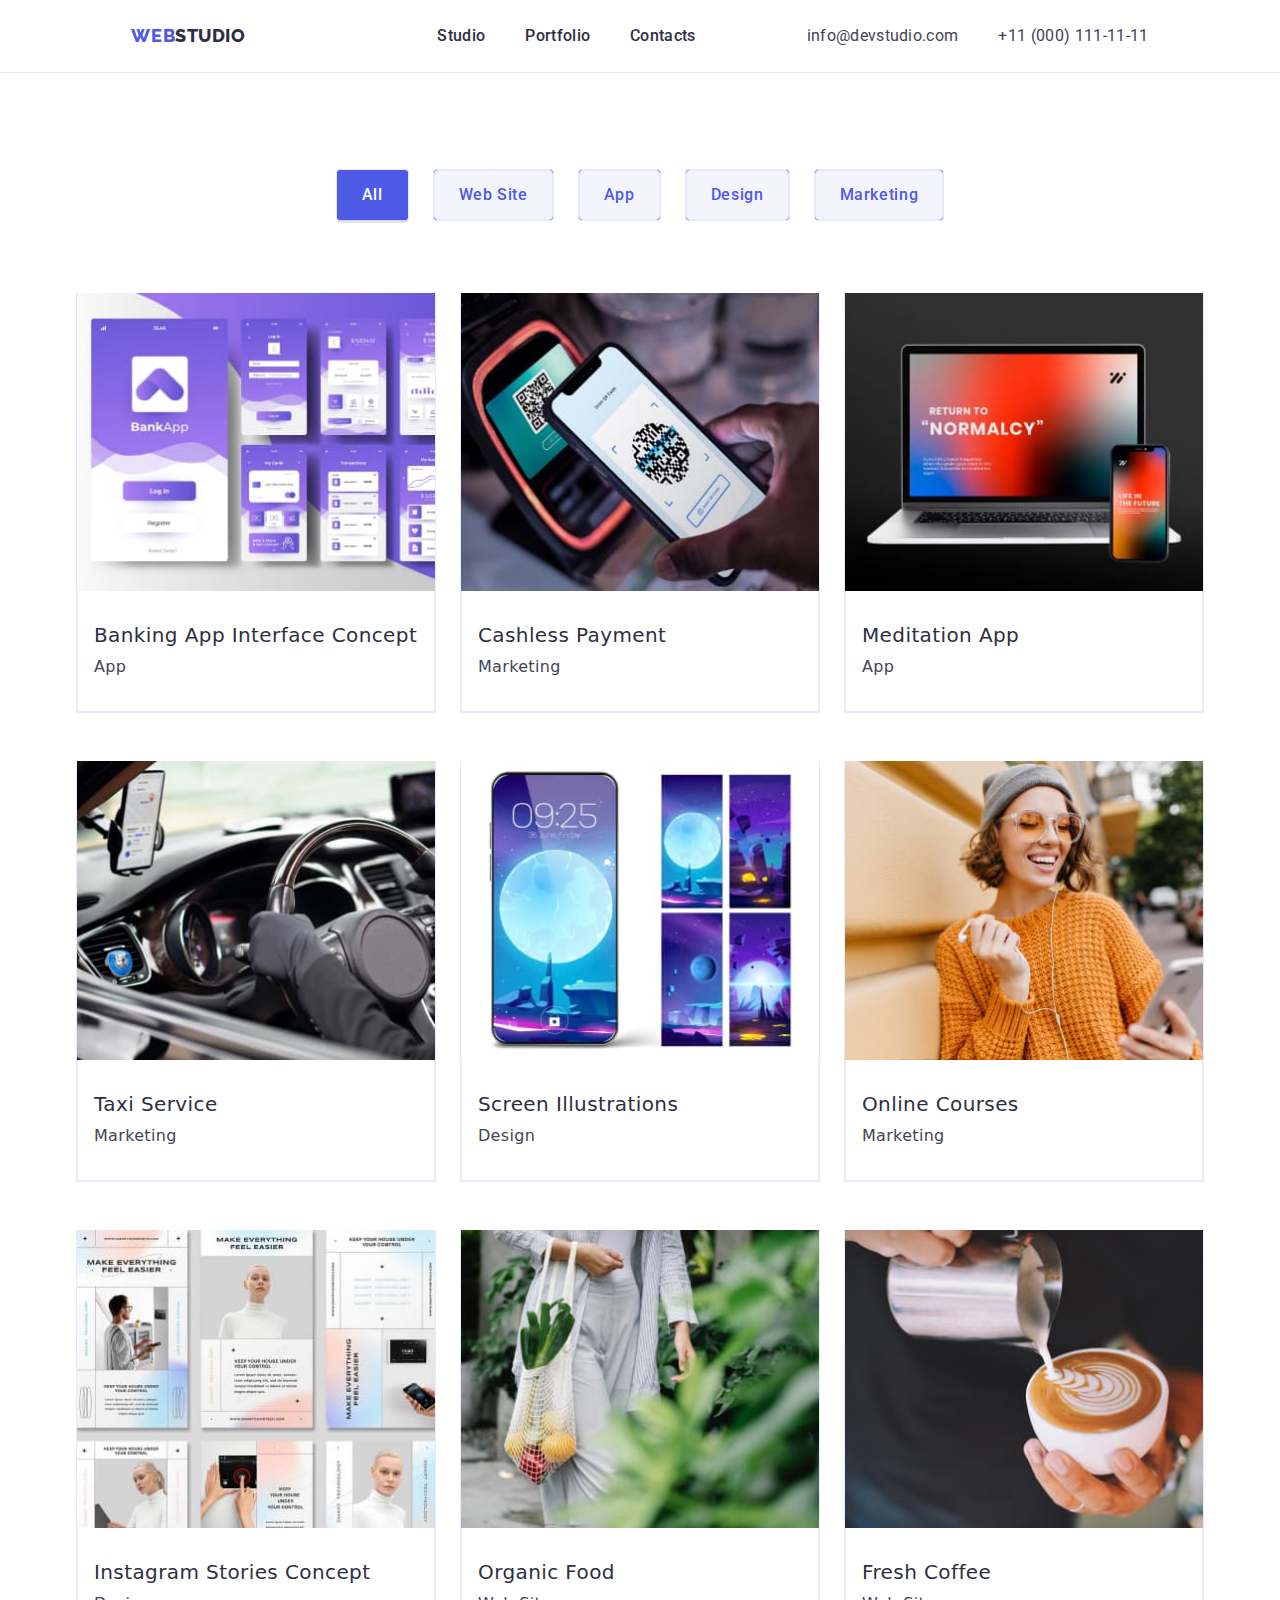
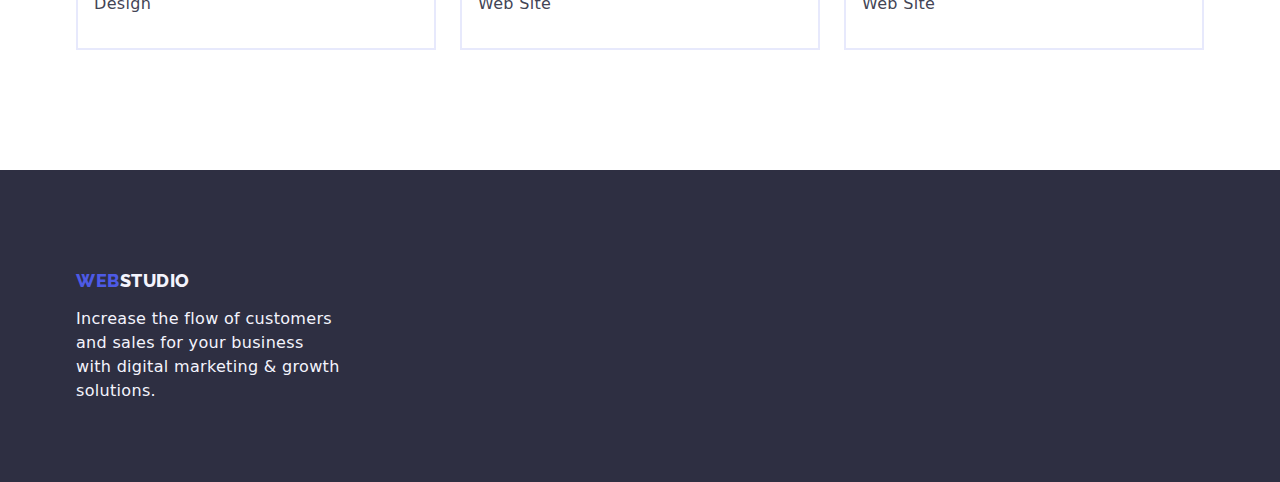
==== commit 45533640: "update-index.html" ====
--- a/portfolio.html
+++ b/portfolio.html
@@ -52,24 +52,24 @@
       </div>
     </header>
     <main>
-      <section>
+      <section class="styles-p">
         <div class="container column">
           <h1 class="visually-hidden">Offer</h1>
           <ul class="list flex-p-one">
             <li class="flex-li-p">
-              <button class="btn-first-p" type="button">All</button>
-            </li>
-            <li class="flex-li">
-              <button class="btn" type="button">Web Site</button>
-            </li>
-            <li class="flex-li">
-              <button class="btn" type="button">App</button>
-            </li>
-            <li class="flex-li">
-              <button class="btn" type="button">Design</button>
-            </li>
-            <li class="flex-li">
-              <button class="btn" type="button">Marketing</button>
+              <button class="btn-p btn-first-p" type="button">All</button>
+            </li>
+            <li class="flex-li-p">
+              <button class="btn-p btn-p-items" type="button">Web Site</button>
+            </li>
+            <li class="flex-li-p">
+              <button class="btn-p btn-p-items" type="button">App</button>
+            </li>
+            <li class="flex-li-p">
+              <button class="btn-p btn-p-items" type="button">Design</button>
+            </li>
+            <li class="flex-li-p">
+              <button class="btn-p btn-p-items" type="button">Marketing</button>
             </li>
           </ul>
           <ul class="list flex-p-two">
--- a/css/styles.css
+++ b/css/styles.css
@@ -82,16 +82,18 @@
     font-size: 12px;
 }
 
-.btn {
+.btn-p {
     font-weight: 500;
-    background-color: var(--color-background);
     font-size: 16px;
     line-height: 1.5;
     letter-spacing: 0.04em;
-    color: var(--color-text);
     cursor: pointer;
     font-family: "Roboto", sans-serif;
     padding: 12px 24px;
+}
+.btn-p-items {
+    background-color: var(--color-background);
+    color: var(--color-text);
     border: 1px solid var(--button-color);
     border-radius: 4px;
 }
@@ -117,15 +119,8 @@
     border: 1px solid transparent;
 }
 .btn-first-p {
-    font-weight: 500;
     background-color: var(--color-text);
-    font-size: 16px;
-    line-height: 1.5;
-    letter-spacing: 0.04em;
     color: var(--white-color);
-    cursor: pointer;
-    font-family: "Roboto", sans-serif;
-    padding: 12px 24px;
     border: 1px solid var(--color-text);
     border-radius: 4px;
     box-shadow: 0px 2px 2px 0px #0000001F;
@@ -179,6 +174,7 @@
     line-height: 1.5;
     letter-spacing: 0.02em;
     color: var(--header-color);
+    padding: 24px 0;
 }
 
 .hdr {
@@ -235,6 +231,9 @@
     clip: rect(0 0 0 0);
     overflow: hidden;
 }
+.styles-p {
+    padding: 96px 0 120px 0;
+}
 .flex-container {
     border-bottom: 1px solid #E7E9FC;
 }
@@ -254,7 +253,7 @@
     align-items: flex-start;
 }
 .block-footer {
-    display: block;
+    display: inline-block;
     margin-bottom: 16px;
 }
 .flex-nav {
@@ -409,6 +408,8 @@
     align-items: flex-start;
     justify-content: center;
     padding: 32px 16px;
+    border: 1px solid var(--button-color);
+    border-top: none;
 }
 .section-p {
     padding: 96px 0 120px 0;
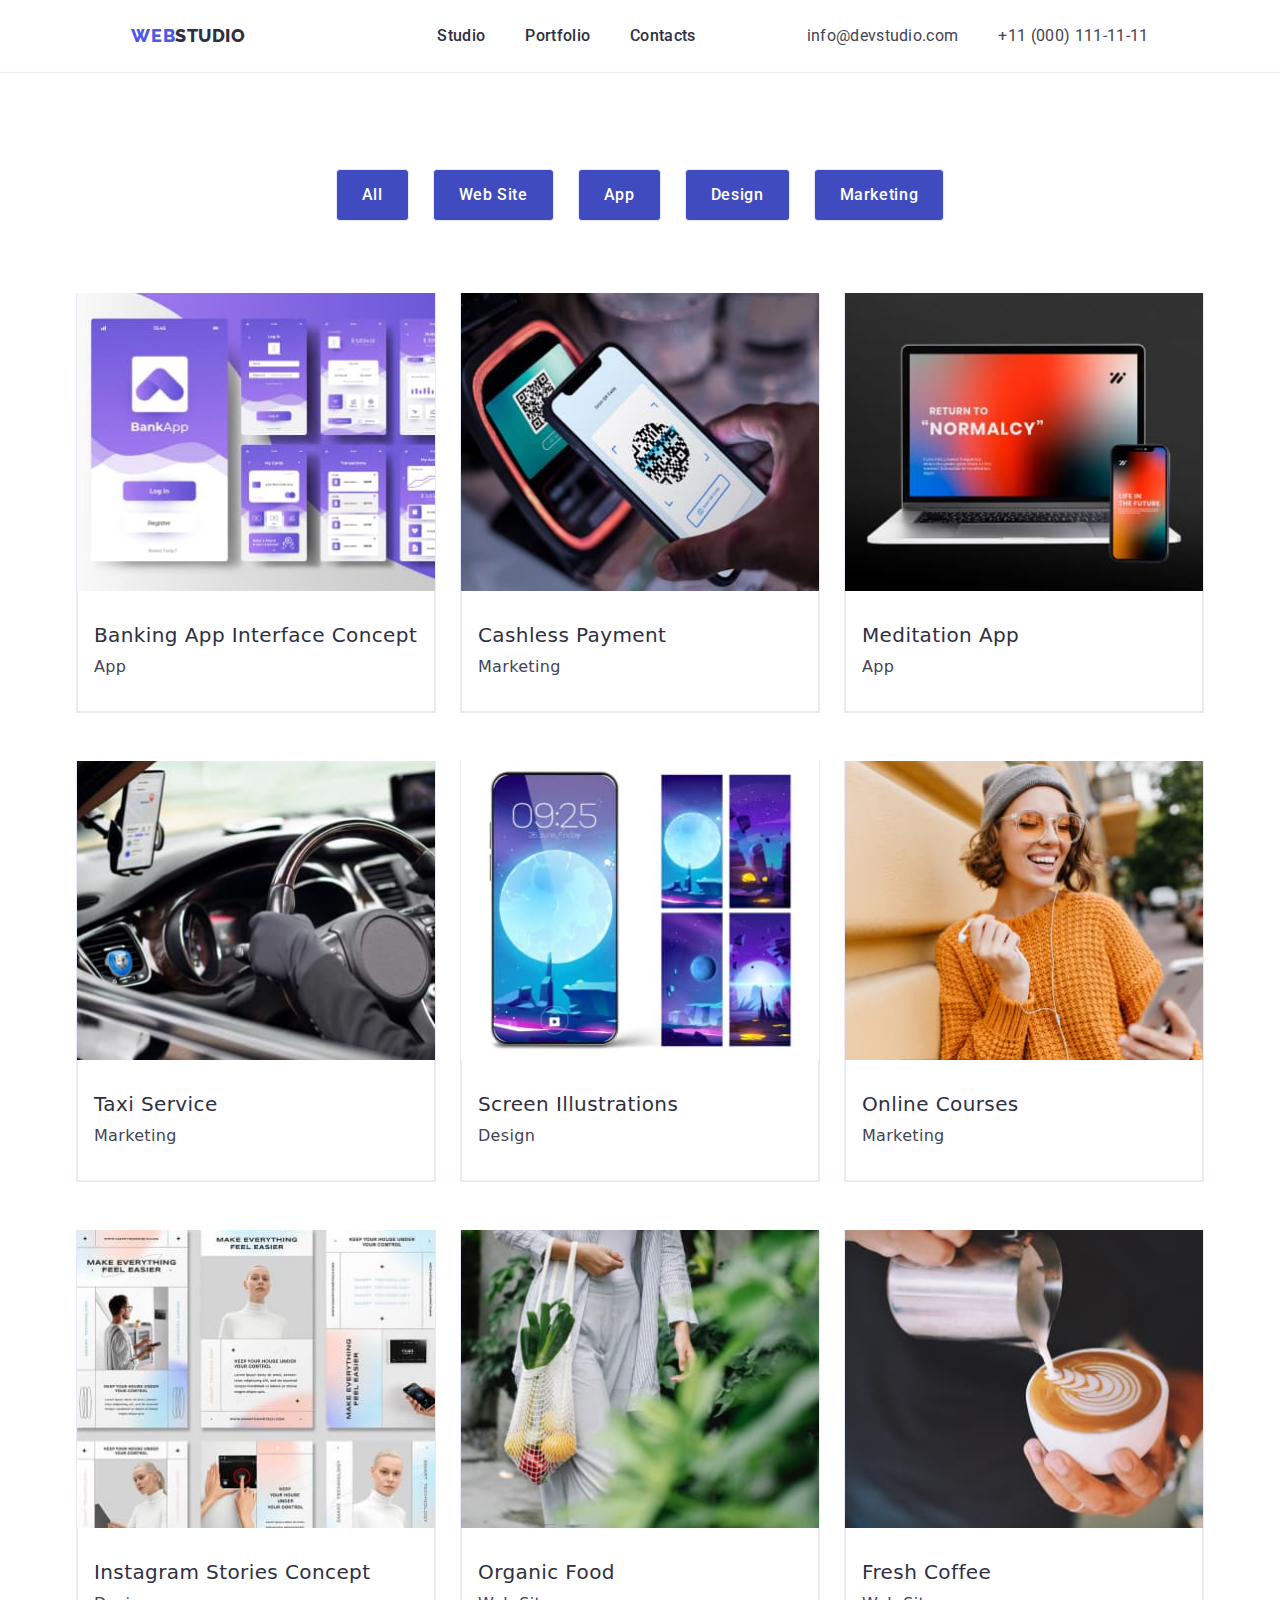
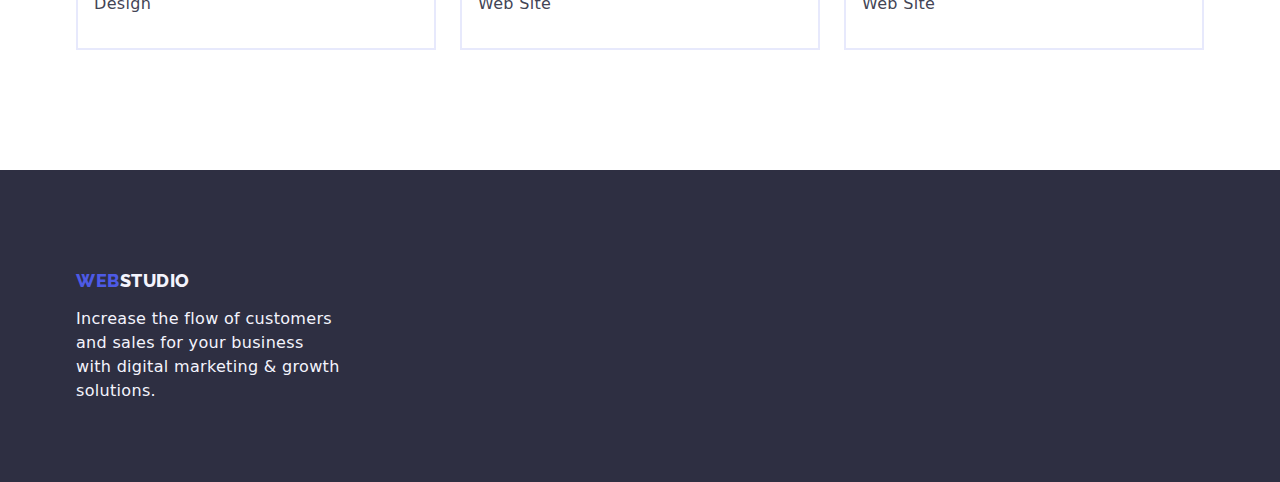
==== commit 9a239789: "update-index.html" ====
--- a/portfolio.html
+++ b/portfolio.html
@@ -57,7 +57,7 @@
           <h1 class="visually-hidden">Offer</h1>
           <ul class="list flex-p-one">
             <li class="flex-li-p">
-              <button class="btn-p btn-first-p" type="button">All</button>
+              <button class="btn-p btn-p-items" type="button">All</button>
             </li>
             <li class="flex-li-p">
               <button class="btn-p btn-p-items" type="button">Web Site</button>
--- a/css/styles.css
+++ b/css/styles.css
@@ -99,21 +99,22 @@
 }
 .btn-first {
     display: block;
+    align-items: center;
+    justify-content: center;
     min-width: 169px;
-    height: 56px;
     font-weight: 500;
     background-color: var(--color-text);
     font-size: 16px;
     line-height: 1.5;
     letter-spacing: 0.04em;
     padding: 16px 32px;
-    border: none;
+    border: 1px solid var(--color-text);
     border-radius: 4px;
     color: var(--white-color);
     cursor: pointer;
     font-family: "Roboto", sans-serif;
 }
-.btn:hover, .btn:focus, .btn-first:hover, .btn-first-p:focus, .btn-first-p:hover, .btn-first:focus {
+.btn:hover, .btn:focus, .btn-first:hover, .btn-first:focus, .btn-first-p:focus, .btn-first-p:hover, .btn-p:hover, .btn-p {
     color: var(--white-color);
     background-color: var(--focus-hover);
     border: 1px solid transparent;
@@ -129,7 +130,6 @@
 }
 .link {
     text-decoration: none;
-
 }
 a.link:hover, a.link:focus {
     color: var(--focus-hover);
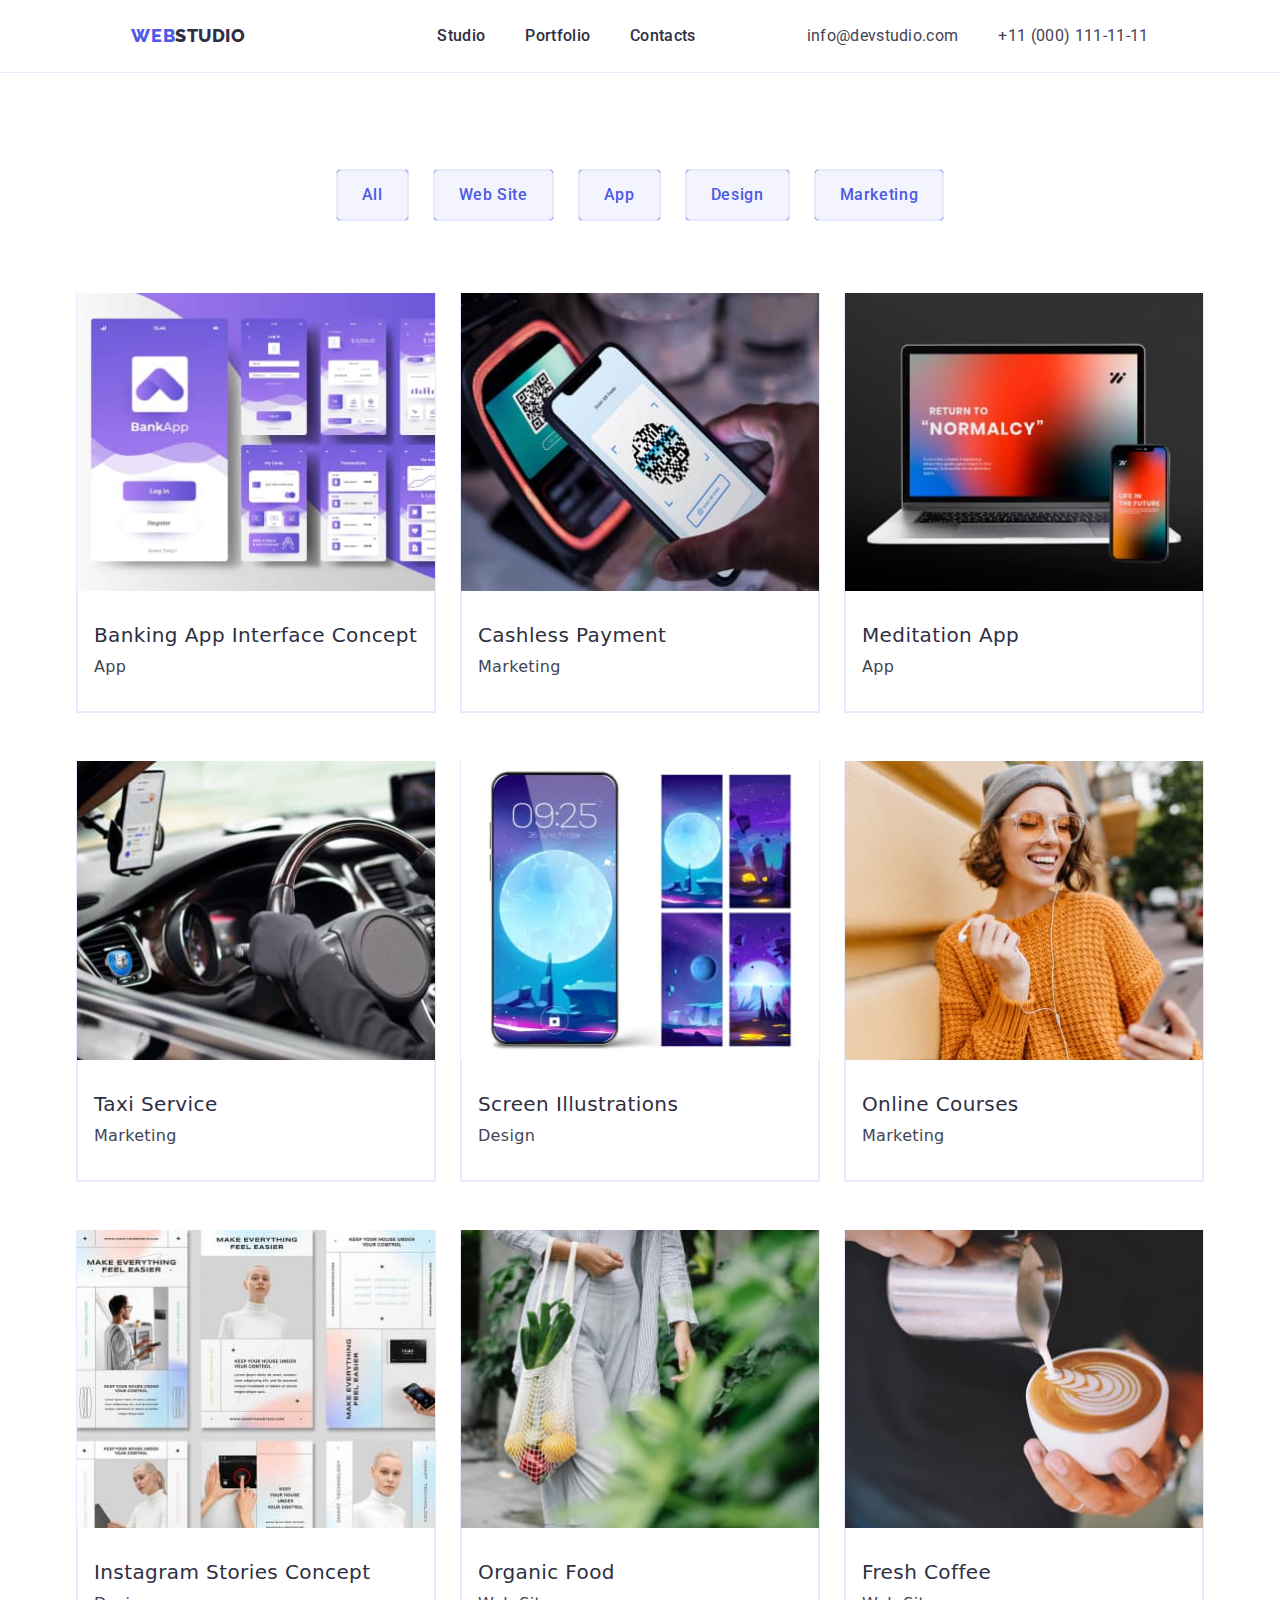
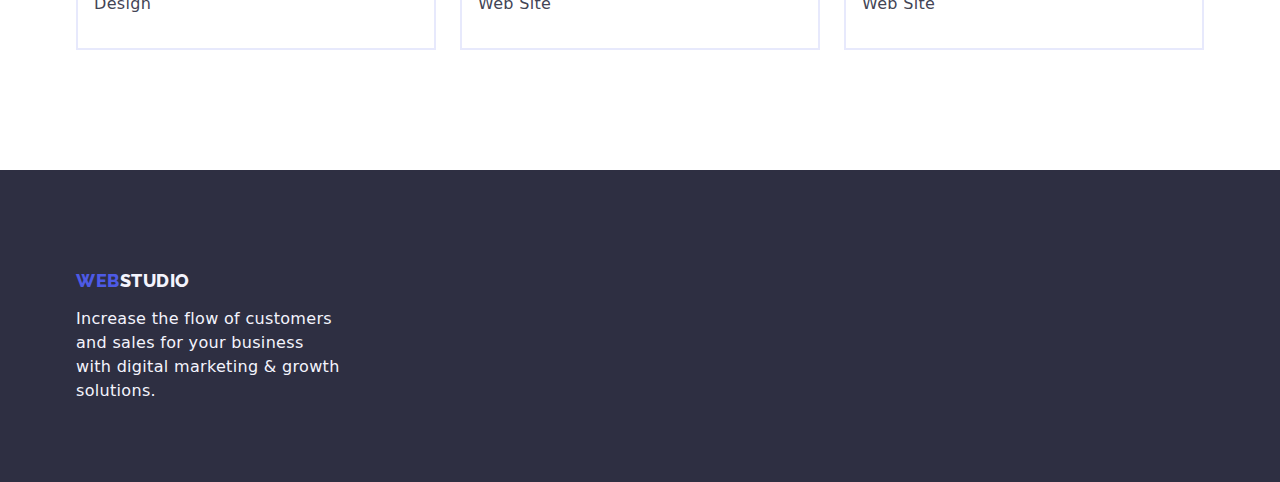
==== commit e132b164: "update-index.html" ====
--- a/portfolio.html
+++ b/portfolio.html
@@ -57,19 +57,19 @@
           <h1 class="visually-hidden">Offer</h1>
           <ul class="list flex-p-one">
             <li class="flex-li-p">
-              <button class="btn-p btn-p-items" type="button">All</button>
-            </li>
-            <li class="flex-li-p">
-              <button class="btn-p btn-p-items" type="button">Web Site</button>
-            </li>
-            <li class="flex-li-p">
-              <button class="btn-p btn-p-items" type="button">App</button>
-            </li>
-            <li class="flex-li-p">
-              <button class="btn-p btn-p-items" type="button">Design</button>
-            </li>
-            <li class="flex-li-p">
-              <button class="btn-p btn-p-items" type="button">Marketing</button>
+              <button class="btn-p" type="button">All</button>
+            </li>
+            <li class="flex-li-p">
+              <button class="btn-p" type="button">Web Site</button>
+            </li>
+            <li class="flex-li-p">
+              <button class="btn-p" type="button">App</button>
+            </li>
+            <li class="flex-li-p">
+              <button class="btn-p" type="button">Design</button>
+            </li>
+            <li class="flex-li-p">
+              <button class="btn-p" type="button">Marketing</button>
             </li>
           </ul>
           <ul class="list flex-p-two">
--- a/css/styles.css
+++ b/css/styles.css
@@ -90,31 +90,30 @@
     cursor: pointer;
     font-family: "Roboto", sans-serif;
     padding: 12px 24px;
-}
-.btn-p-items {
+    border: 1px solid var(--button-color);
+    border-radius: 4px;
     background-color: var(--color-background);
     color: var(--color-text);
-    border: 1px solid var(--button-color);
-    border-radius: 4px;
 }
 .btn-first {
     display: block;
     align-items: center;
     justify-content: center;
     min-width: 169px;
+    height: 56px;
     font-weight: 500;
     background-color: var(--color-text);
     font-size: 16px;
     line-height: 1.5;
     letter-spacing: 0.04em;
     padding: 16px 32px;
-    border: 1px solid var(--color-text);
+    border: none;
     border-radius: 4px;
     color: var(--white-color);
     cursor: pointer;
     font-family: "Roboto", sans-serif;
 }
-.btn:hover, .btn:focus, .btn-first:hover, .btn-first:focus, .btn-first-p:focus, .btn-first-p:hover, .btn-p:hover, .btn-p {
+.btn-first:hover, .btn-first:focus, .btn-p:hover, .btn-p:focus {
     color: var(--white-color);
     background-color: var(--focus-hover);
     border: 1px solid transparent;
@@ -250,7 +249,6 @@
 }
 .column-footer {
     flex-direction: column;
-    align-items: flex-start;
 }
 .block-footer {
     display: inline-block;
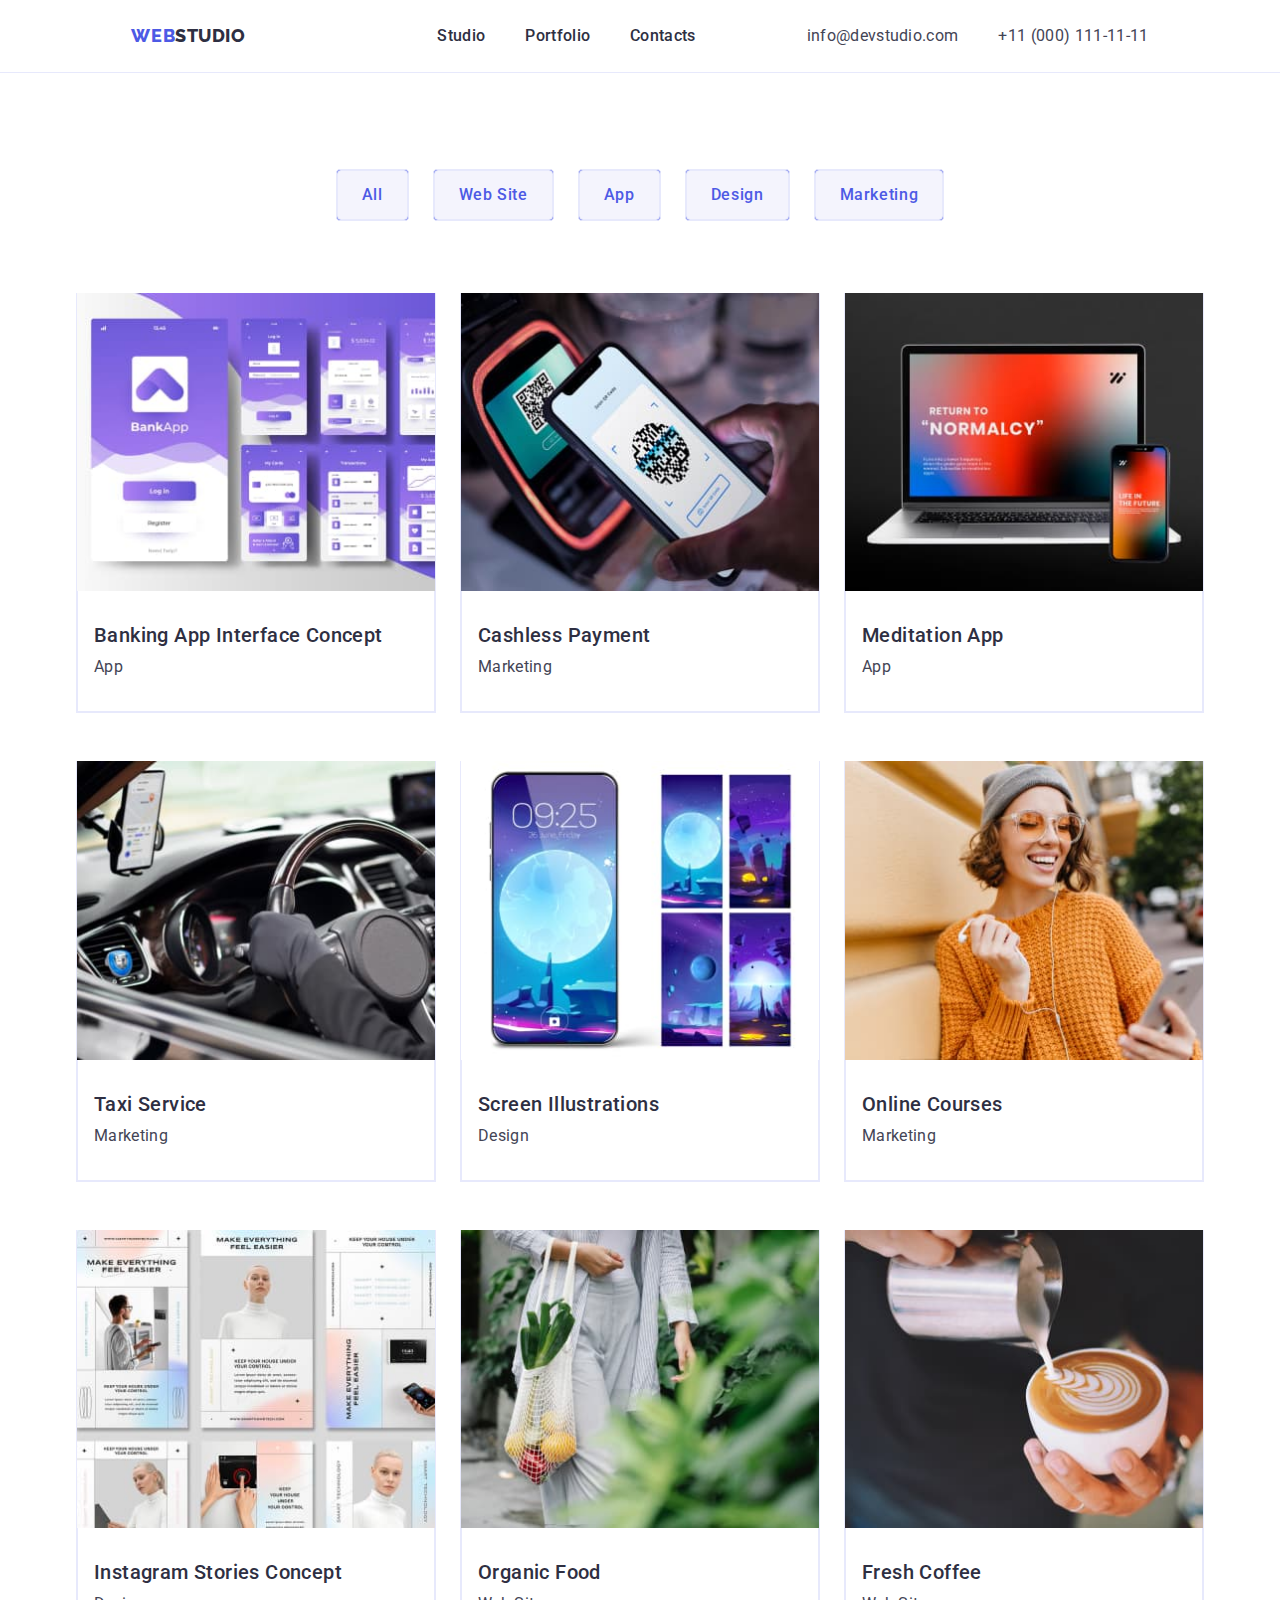
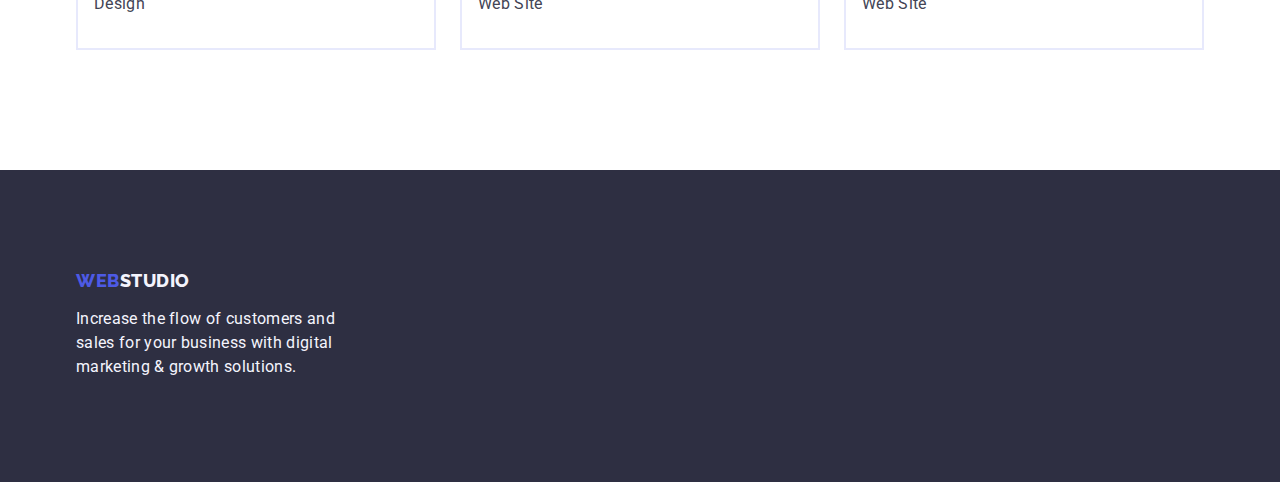
==== commit b0899f02: "update-index.html" ====
--- a/portfolio.html
+++ b/portfolio.html
@@ -3,6 +3,10 @@
   <head>
     <meta charset="UTF-8" />
     <meta name="viewport" content="width=device-width, initial-scale=1.0" />
+    <link
+      rel="stylesheet"
+      href="https://cdn.jsdelivr.net/npm/modern-normalize@2.0.0/modern-normalize.min.css"
+    />
     <link rel="stylesheet" href="./css/styles.css" />
     <link rel="preconnect" href="https://fonts.googleapis.com" />
     <link rel="preconnect" href="https://fonts.gstatic.com" crossorigin />
@@ -10,15 +14,12 @@
       href="https://fonts.googleapis.com/css2?family=Raleway:wght@800&family=Roboto:wght@400;500;700;900&display=swap"
       rel="stylesheet"
     />
-    <link
-      rel="stylesheet"
-      href="https://cdn.jsdelivr.net/npm/modern-normalize@2.0.0/modern-normalize.min.css"
-    />
+
     <title>Portfolio</title>
   </head>
   <body>
     <header class="flex-container">
-      <div class="container">
+      <div class="container container-flex-one">
         <nav class="flex-nav">
           <a class="logo link flex-logo" href="./index.html"
             >Web<span class="logocolor">Studio</span>
@@ -53,7 +54,7 @@
     </header>
     <main>
       <section class="styles-p">
-        <div class="container column">
+        <div class="container container-flex-two">
           <h1 class="visually-hidden">Offer</h1>
           <ul class="list flex-p-one">
             <li class="flex-li-p">
@@ -212,7 +213,7 @@
       </section>
     </main>
     <footer class="bgd flex-footer">
-      <div class="container column-footer">
+      <div class="container">
         <a class="logo link block-footer" href="index.html"
           >Web<span class="ft-logo">Studio</span>
         </a>
--- a/css/styles.css
+++ b/css/styles.css
@@ -236,19 +236,20 @@
 .flex-container {
     border-bottom: 1px solid #E7E9FC;
 }
-.container {
-    display: flex;
-    justify-content: space-around;
+.container { 
     width: 1158px;
     margin: 0 auto;
     padding: 0 15px;
 }
-.column {
-    flex-direction: column;
-    align-items: center;
-}
-.column-footer {
-    flex-direction: column;
+.container-flex-one {
+    display: flex;
+    justify-content: space-around;
+}
+.container-flex-two {
+        display: flex;
+        flex-direction: column;
+        justify-content: center;
+        align-items: center;
 }
 .block-footer {
     display: inline-block;
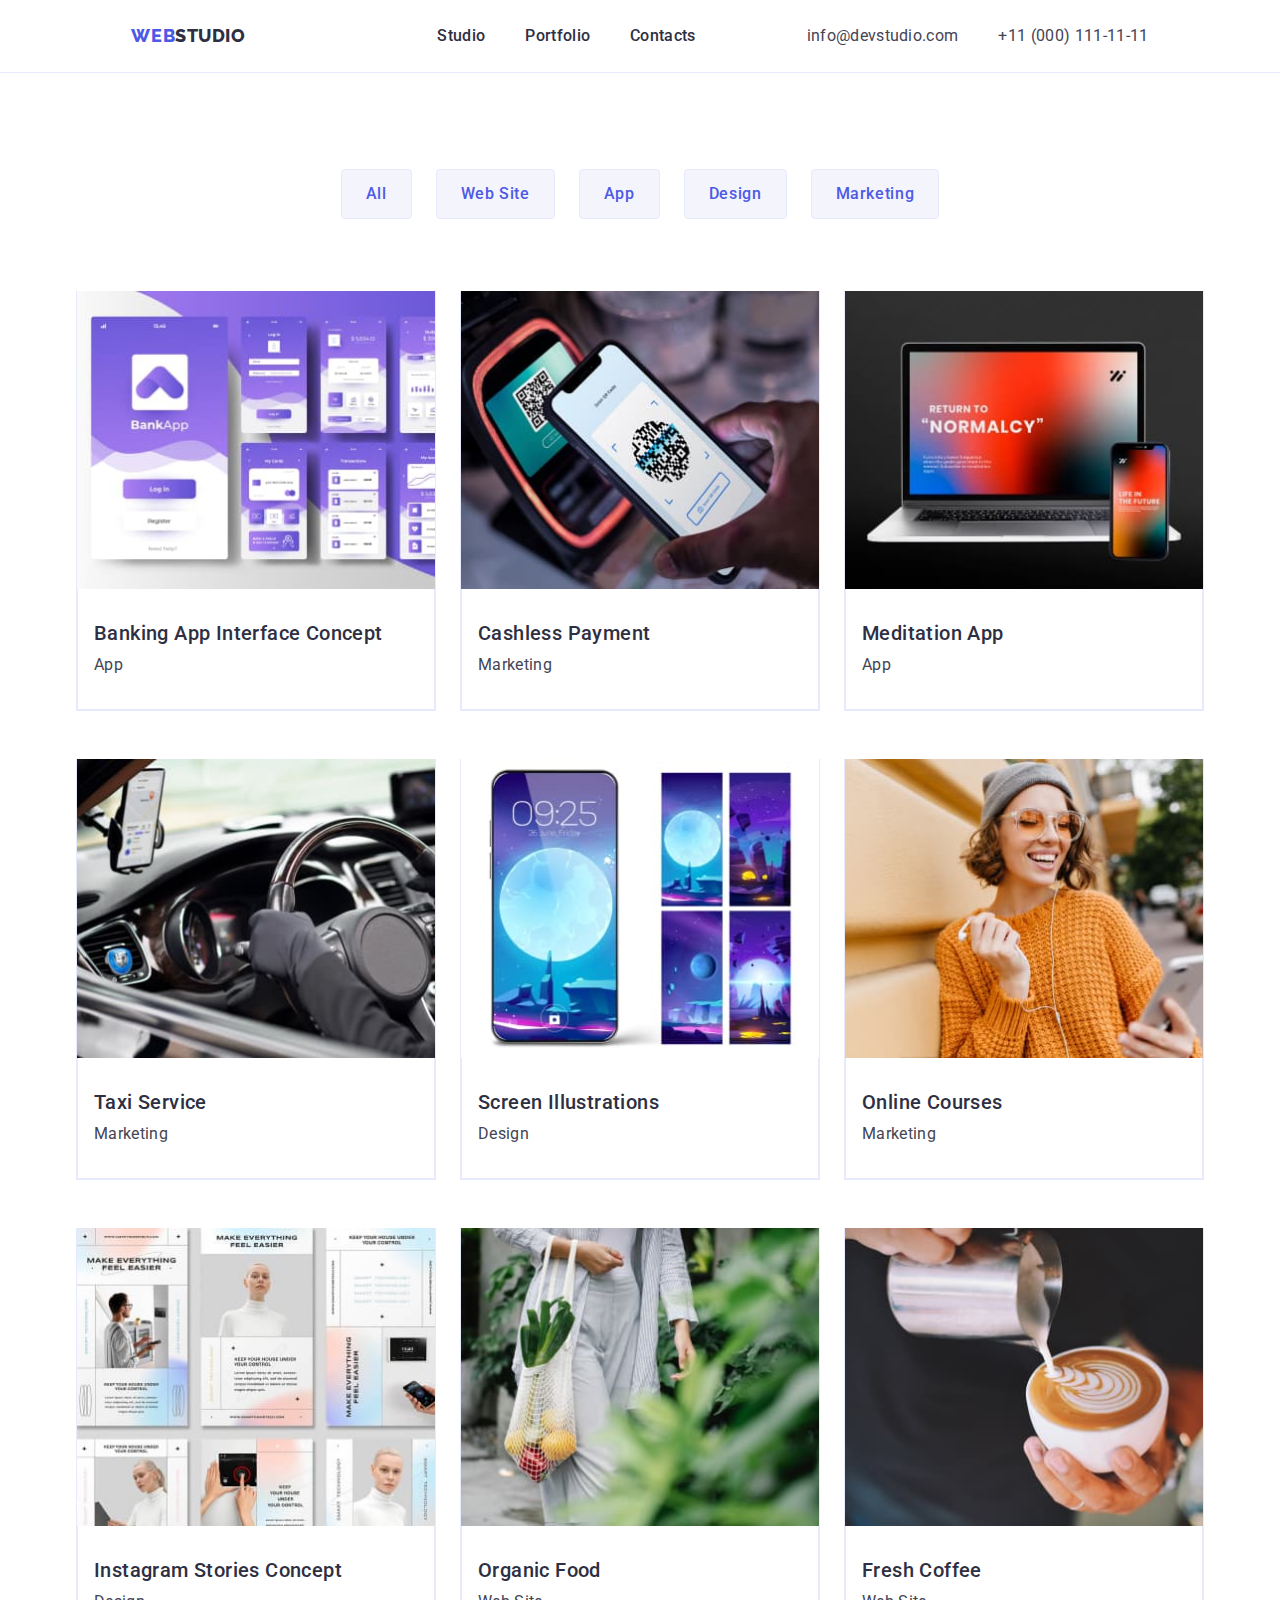
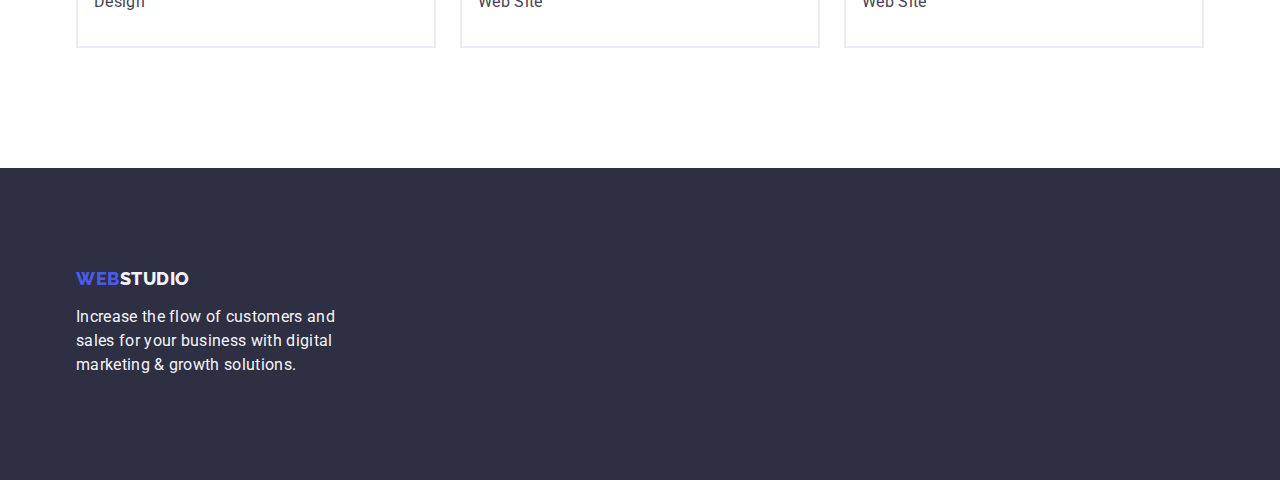
==== commit d15bbe94: "update-index.html" ====
--- a/portfolio.html
+++ b/portfolio.html
@@ -57,25 +57,25 @@
         <div class="container container-flex-two">
           <h1 class="visually-hidden">Offer</h1>
           <ul class="list flex-p-one">
-            <li class="flex-li-p">
+            <li>
               <button class="btn-p" type="button">All</button>
             </li>
-            <li class="flex-li-p">
+            <li>
               <button class="btn-p" type="button">Web Site</button>
             </li>
-            <li class="flex-li-p">
+            <li>
               <button class="btn-p" type="button">App</button>
             </li>
-            <li class="flex-li-p">
+            <li>
               <button class="btn-p" type="button">Design</button>
             </li>
-            <li class="flex-li-p">
+            <li>
               <button class="btn-p" type="button">Marketing</button>
             </li>
           </ul>
           <ul class="list flex-p-two">
             <li class="flex-p-img">
-              <a class="link">
+              <a href="" class="link">
                 <img
                   src="./images/bankapp.jpg"
                   alt="Screenshoty aplikacji bankowej"
@@ -90,7 +90,7 @@
               </a>
             </li>
             <li class="flex-p-img">
-              <a class="link">
+              <a href="" class="link">
                 <img
                   src="./images/cashless.jpg"
                   alt="Płatność telefonem"
@@ -105,7 +105,7 @@
               </a>
             </li>
             <li class="flex-p-img">
-              <a class="link">
+              <a href="" class="link">
                 <img
                   src="./images/mediapp.jpg"
                   alt="Komputer i telefon z wyświetlonym na ekranie aplikacją do medytacji"
@@ -120,7 +120,7 @@
               </a>
             </li>
             <li class="flex-p-img">
-              <a class="link">
+              <a href="" class="link">
                 <img
                   src="./images/taxi.jpg"
                   alt="Zdjęcie kokpitu samochodu"
@@ -135,7 +135,7 @@
               </a>
             </li>
             <li class="flex-p-img">
-              <a class="link">
+              <a href="" class="link">
                 <img
                   src="./images/screen-ilu.jpg"
                   alt="Telefon z kilkoma ekranami wizualizującymi różne wyświetlenia ekranu"
@@ -149,7 +149,7 @@
               </a>
             </li>
             <li class="flex-p-img">
-              <a class="link">
+              <a href="" class="link">
                 <img
                   src="./images/online-course.jpg"
                   alt="Kobieta ze słuchawkami w uszach i telefonem w ręku"
@@ -164,7 +164,7 @@
               </a>
             </li>
             <li class="flex-p-img">
-              <a class="link">
+              <a href="" class="link">
                 <img
                   src="./images/insta-stories.jpg"
                   alt="Instagram stories"
@@ -179,7 +179,7 @@
               </a>
             </li>
             <li class="flex-p-img">
-              <a class="link">
+              <a href="" class="link">
                 <img
                   src="./images/organic-food.jpg"
                   alt="Kobieta z torbą świeżej żywności"
@@ -194,7 +194,7 @@
               </a>
             </li>
             <li class="flex-p-img">
-              <a class="link">
+              <a href="" class="link">
                 <img
                   src="./images/fresh-coffee.jpg"
                   alt="Barista wlewający mleko do filiżanki kawy"
--- a/css/styles.css
+++ b/css/styles.css
@@ -113,7 +113,12 @@
     cursor: pointer;
     font-family: "Roboto", sans-serif;
 }
-.btn-first:hover, .btn-first:focus, .btn-p:hover, .btn-p:focus {
+.btn-first:hover, .btn-first:focus {
+    color: var(--white-color);
+    background-color: var(--focus-hover);
+}
+
+.btn-p:hover, .btn-p:focus {
     color: var(--white-color);
     background-color: var(--focus-hover);
     border: 1px solid transparent;
@@ -303,6 +308,7 @@
     justify-content: center;
     align-items: center;
     width: auto;
+    padding-top: 0;
 
 }
 .flex-img {
@@ -360,16 +366,7 @@
     margin-bottom: 72px;
     gap: 24px;
 }
-.flex-li-p {
-    border: 1px solid var(--button-color);
-    border-radius: 4px;
-    background-color: var(--color-text);
-}
-.flex-li {
-    border: 1px solid var(--button-color);
-    border-radius: 4px;
-    background-color: var(--color-background);
-}
+
 .flex-li:last-child {
     margin-right: 0px;
 }
